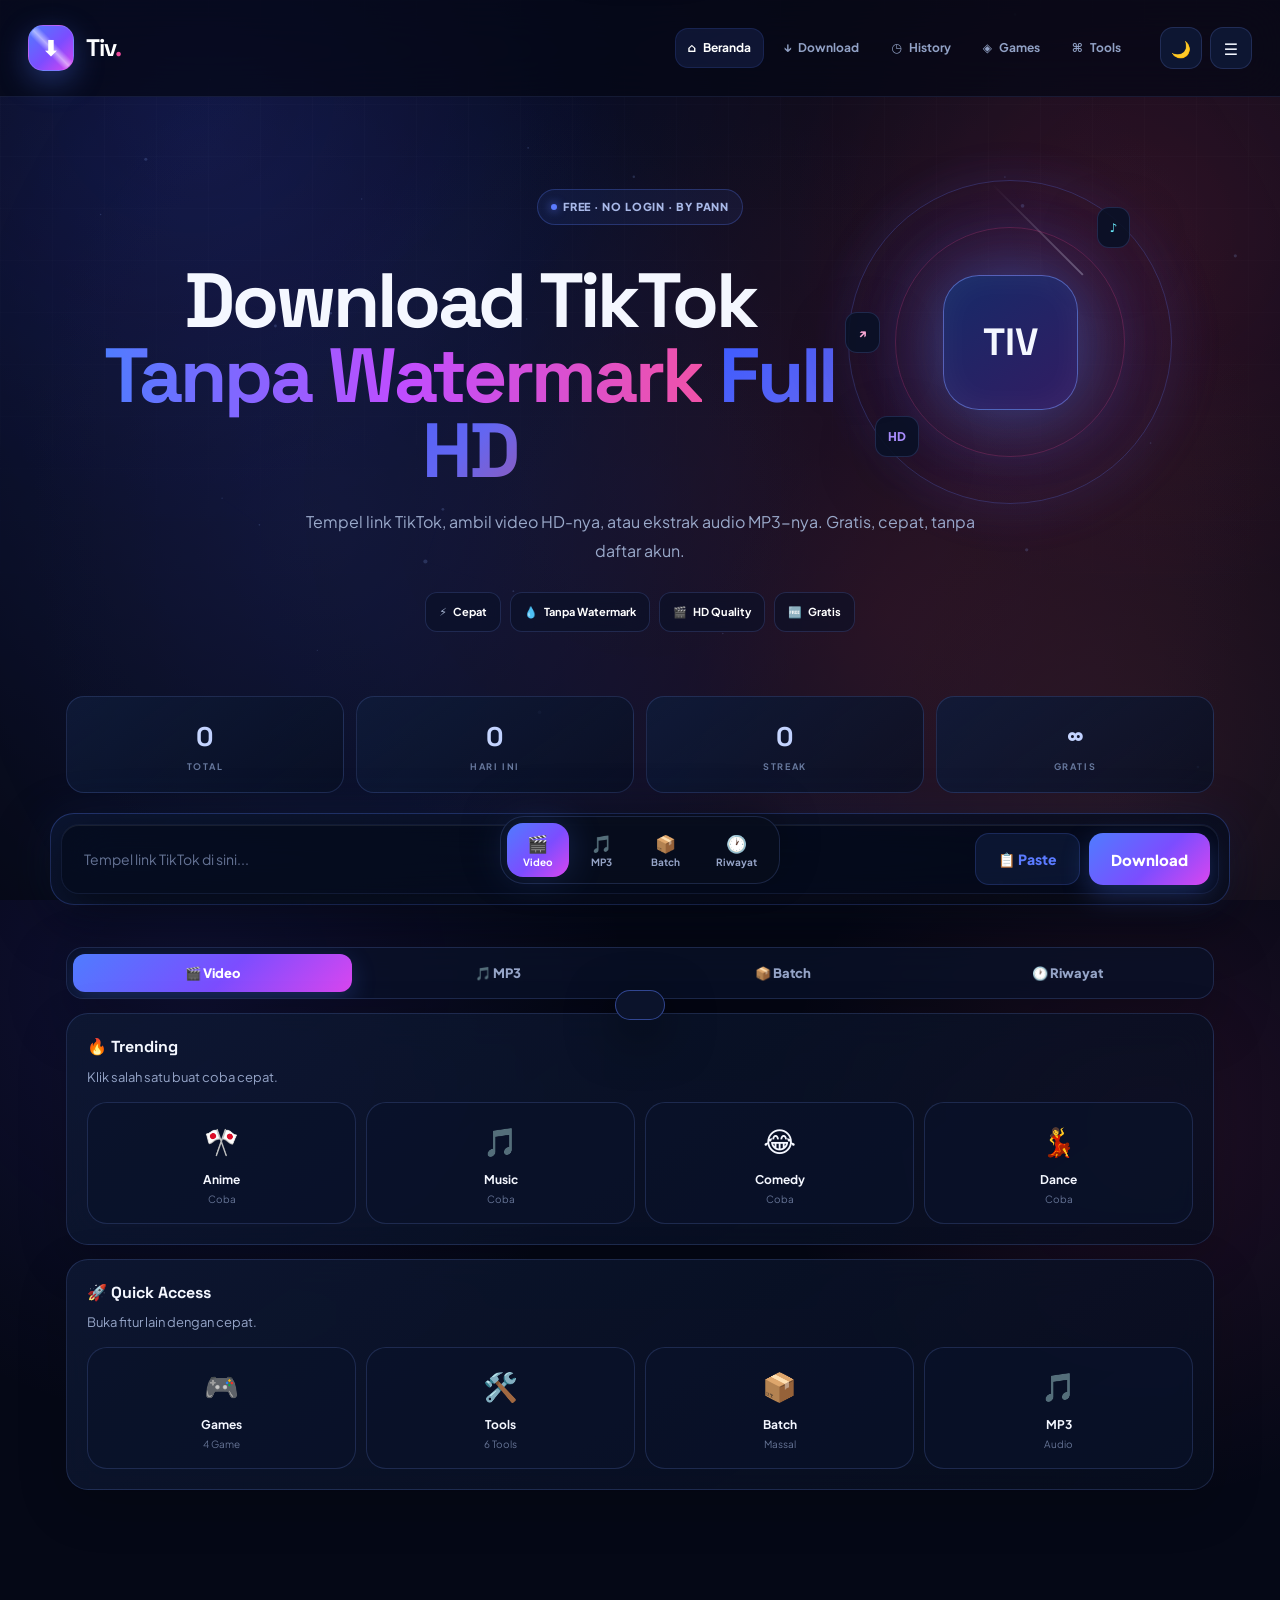
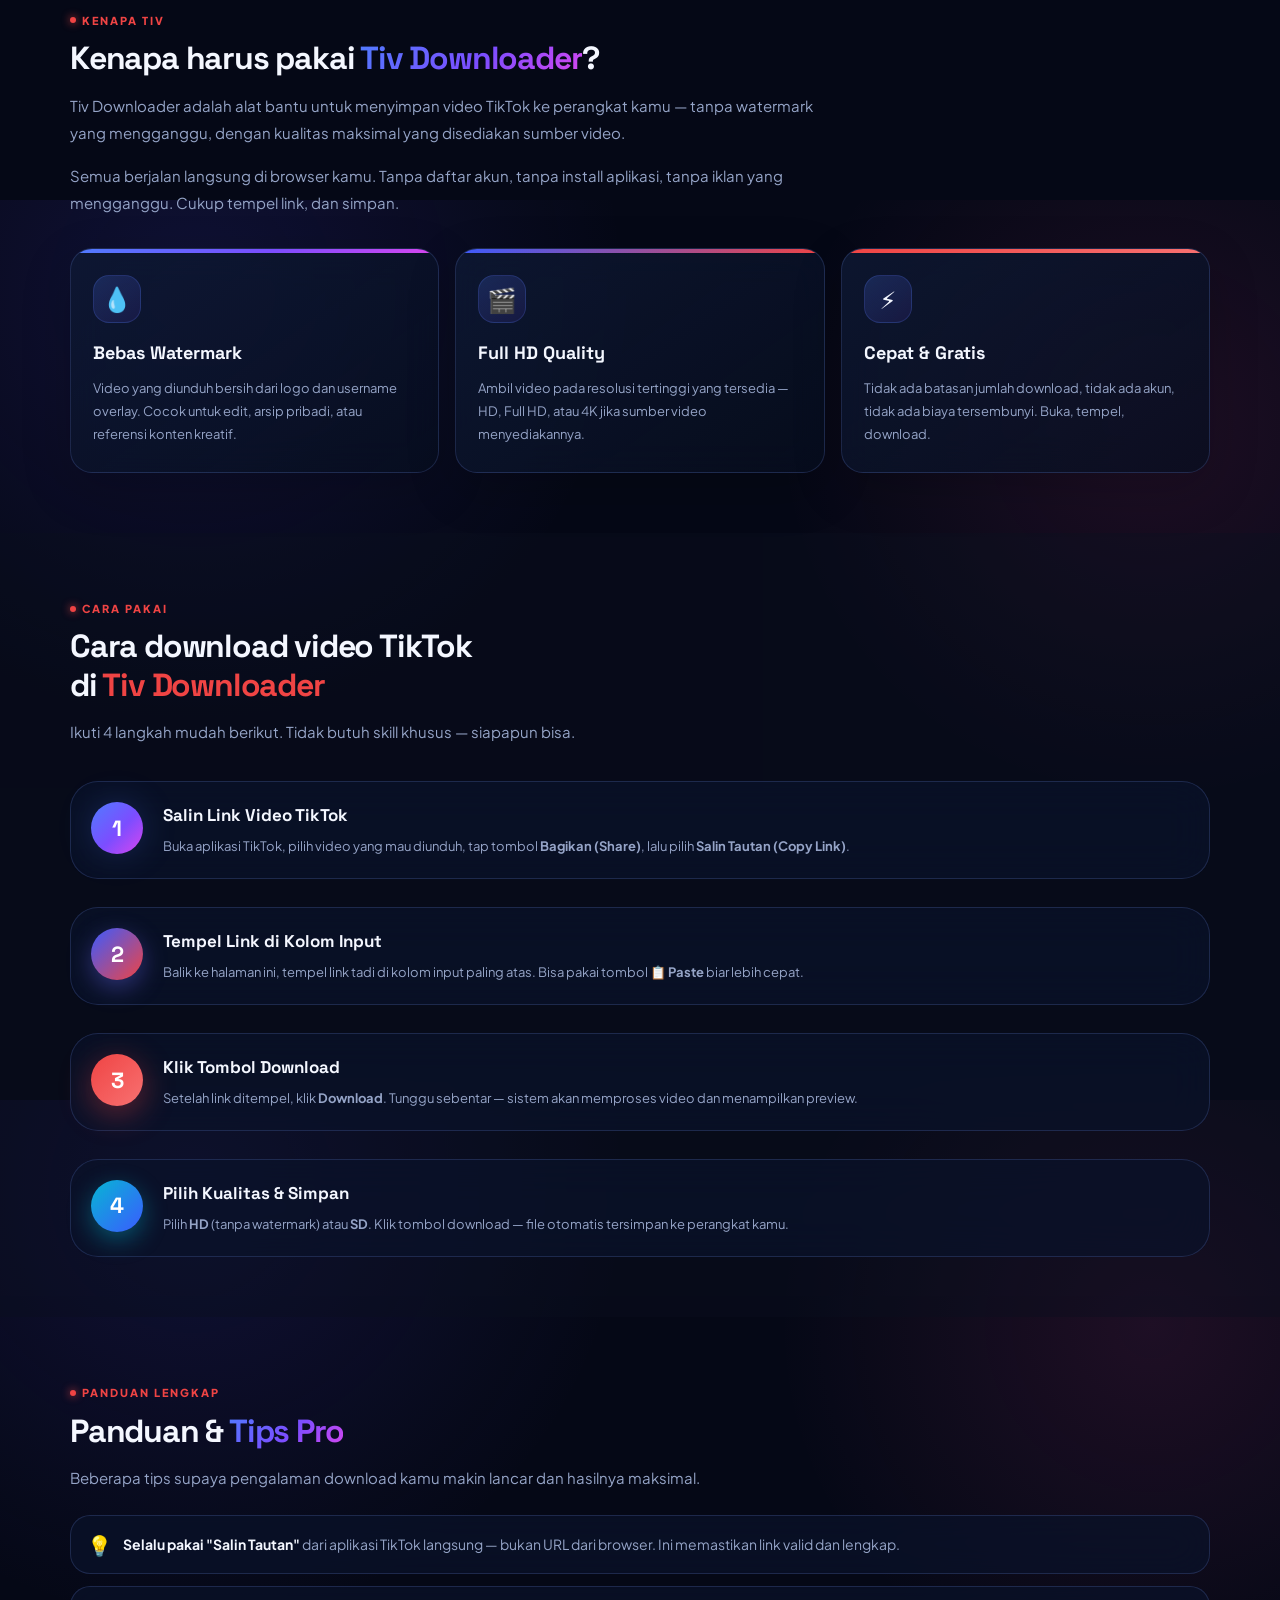
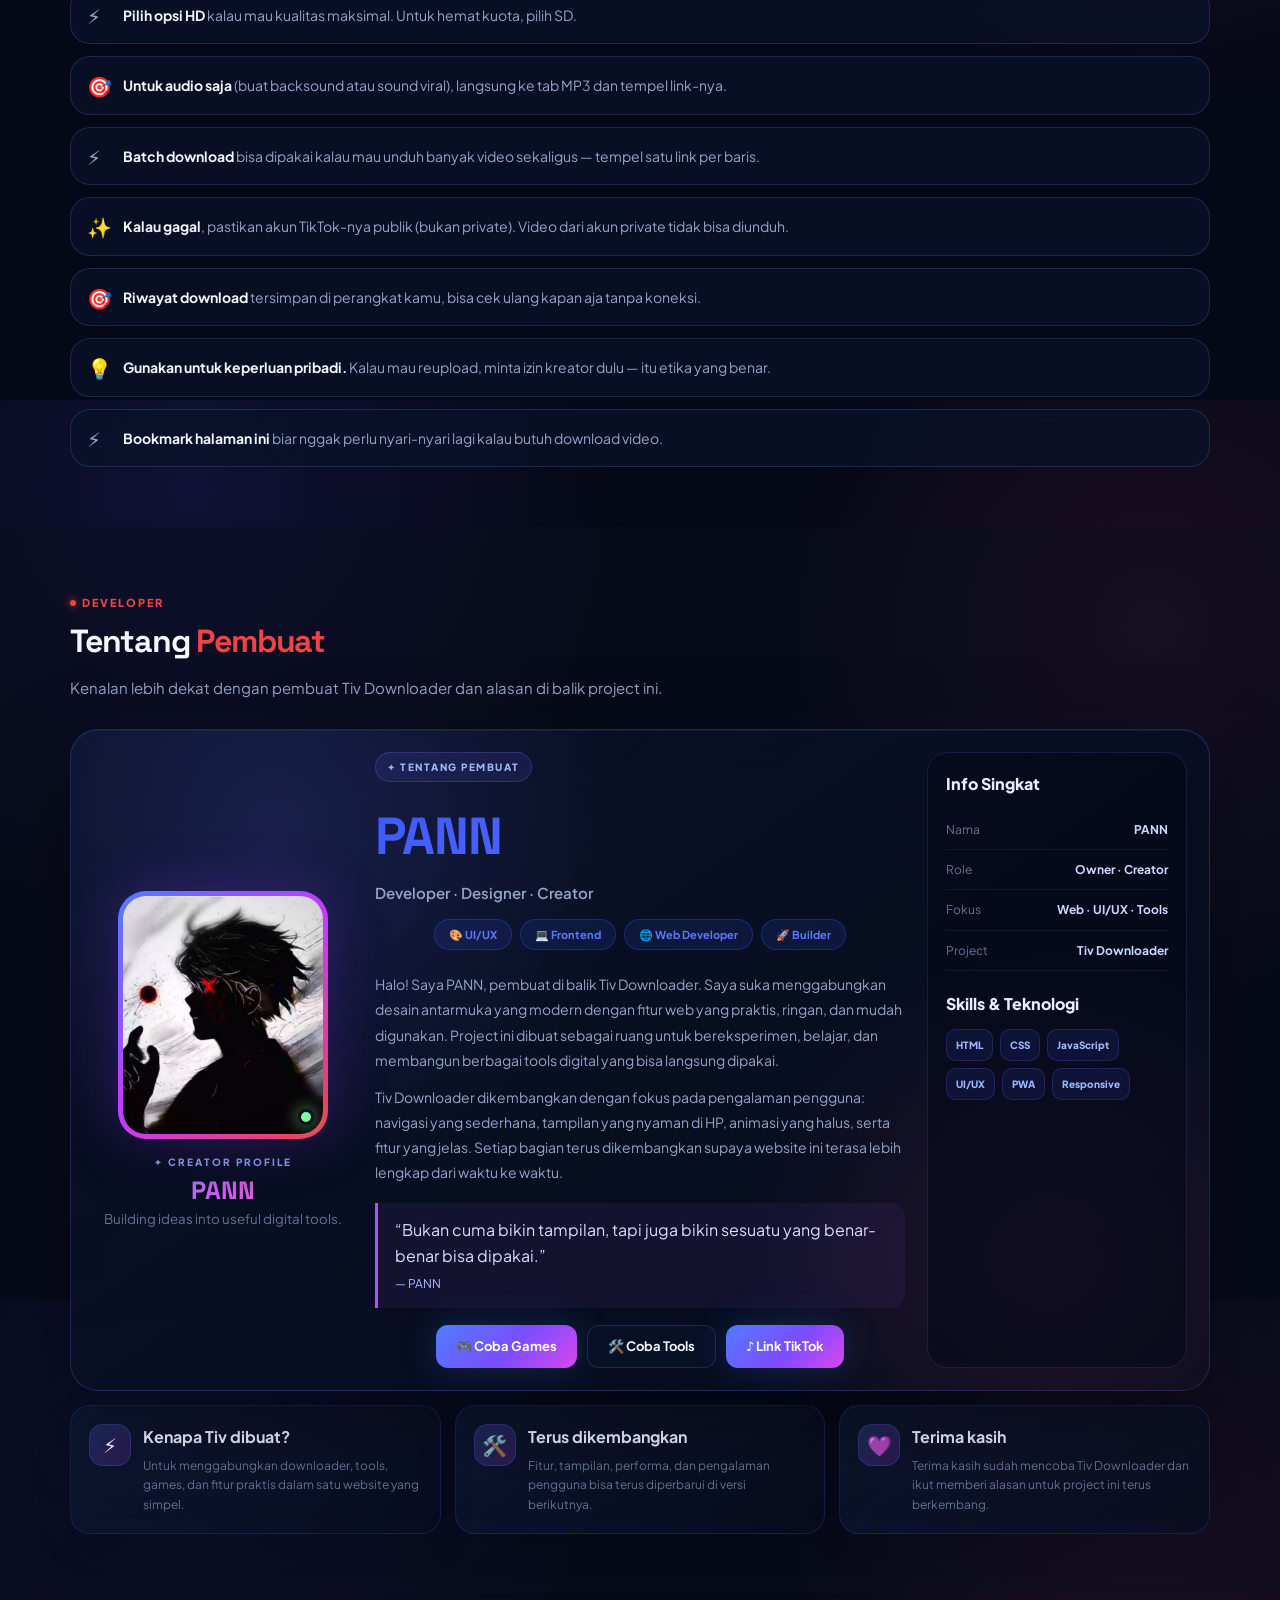
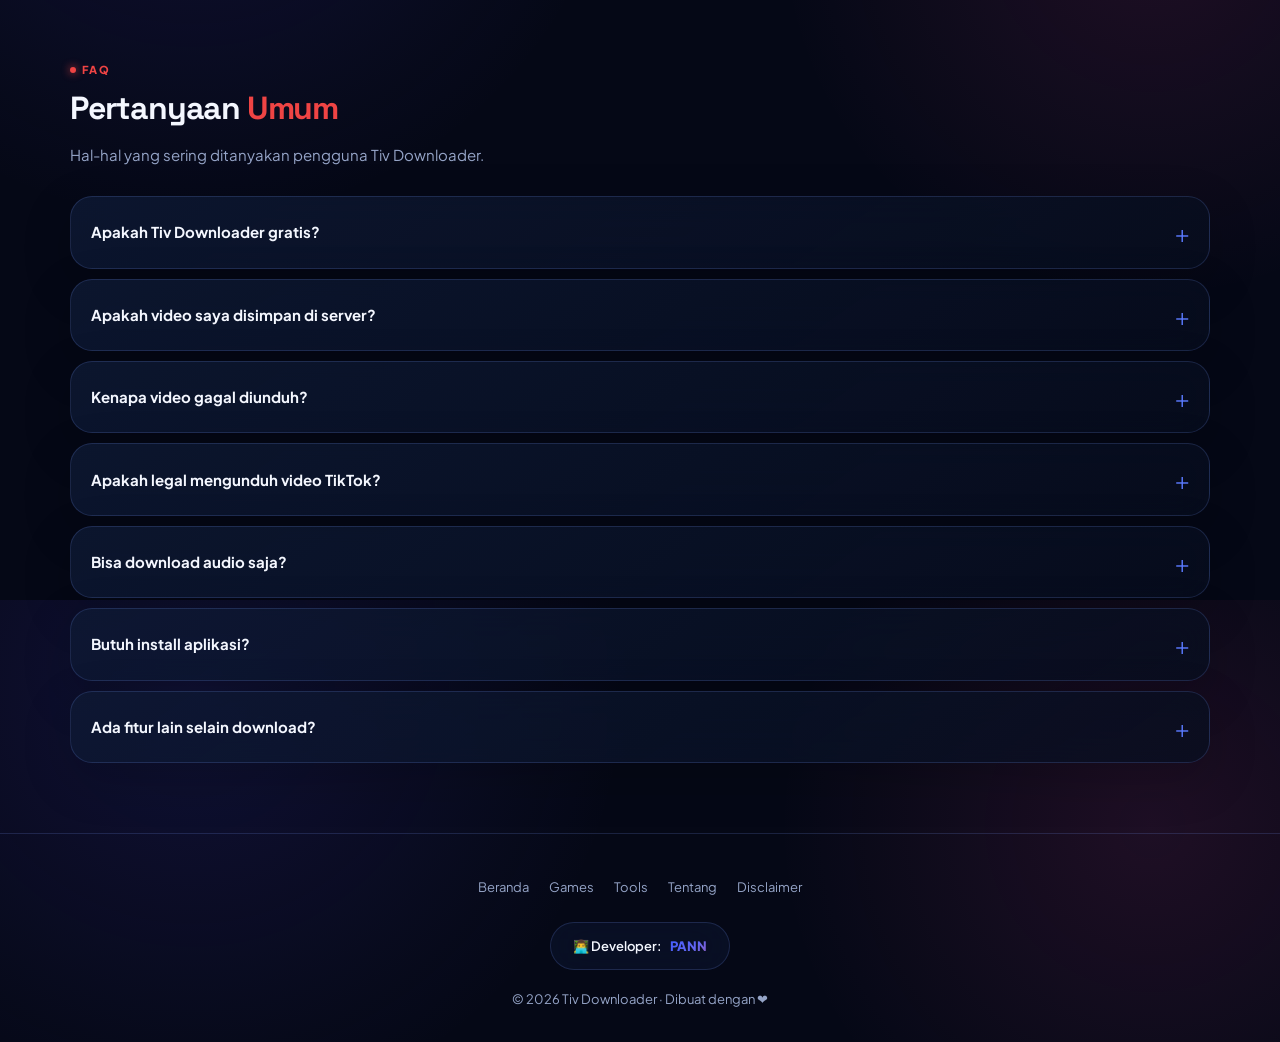
==== index.html @ 8deaca72 "Add files via upload" ====
<!DOCTYPE html>
<html lang="id">
<head>
<meta charset="UTF-8">
<meta name="viewport" content="width=device-width, initial-scale=1.0, viewport-fit=cover">
<meta name="theme-color" content="#0a0f1e">
<meta name="description" content="Tiv Downloader — Download video TikTok Full HD tanpa watermark, MP3, slide foto. Gratis, cepat, tanpa login.">
<meta name="keywords" content="download tiktok, tiktok tanpa watermark, tiktok downloader, tiktok mp3, tiktok hd">
<meta name="author" content="PANN">
<meta name="robots" content="index, follow">

<meta property="og:type" content="website">
<meta property="og:title" content="Tiv Downloader — Download TikTok Tanpa Watermark HD">
<meta property="og:description" content="Download video TikTok tanpa watermark, Full HD. Gratis, cepat, tanpa login.">
<meta property="og:image" content="data:image/svg+xml,<svg xmlns='http://www.w3.org/2000/svg' viewBox='0 0 1200 630'><rect width='1200' height='630' fill='%230a0f1e'/><text x='600' y='300' font-size='90' fill='%233b5bff' text-anchor='middle' font-family='sans-serif' font-weight='bold'>Tiv Downloader</text><text x='600' y='390' font-size='38' fill='%23ef4444' text-anchor='middle' font-family='sans-serif'>Download TikTok Tanpa Watermark</text></svg>">

<meta name="twitter:card" content="summary_large_image">
<meta name="twitter:title" content="Tiv Downloader — Download TikTok Tanpa Watermark HD">
<meta name="twitter:description" content="Download video TikTok tanpa watermark, Full HD. Gratis, cepat, tanpa login.">

<title>Tiv Downloader — Download TikTok Tanpa Watermark HD</title>
<link rel="icon" href="data:image/svg+xml,<svg xmlns='http://www.w3.org/2000/svg' viewBox='0 0 100 100'><rect width='100' height='100' rx='20' fill='%233b5bff'/><text x='50' y='70' font-size='60' text-anchor='middle' fill='white' font-family='sans-serif' font-weight='bold'>T</text></svg>">
<link rel="apple-touch-icon" href="data:image/svg+xml,<svg xmlns='http://www.w3.org/2000/svg' viewBox='0 0 180 180'><rect width='180' height='180' rx='40' fill='%233b5bff'/><text x='90' y='122' font-size='110' text-anchor='middle' fill='white' font-family='sans-serif' font-weight='bold'>T</text></svg>">
<link rel="manifest" href="manifest.json">
<link rel="preconnect" href="https://fonts.googleapis.com">
<link rel="preconnect" href="https://fonts.gstatic.com" crossorigin>
<link href="https://fonts.googleapis.com/css2?family=Plus+Jakarta+Sans:wght@400;500;600;700;800&family=Space+Grotesk:wght@500;700&family=JetBrains+Mono:wght@500&display=swap" rel="stylesheet">
<link rel="stylesheet" href="style.css">
</head>
<body>

<!-- INTRO TRANSITION -->
<div class="intro-screen" id="introScreen" aria-label="Intro Tiv Downloader">
  <div class="intro-backdrop"></div>
  <div class="intro-ring intro-ring-a"></div>
  <div class="intro-ring intro-ring-b"></div>
  <div class="intro-content">
    <div class="intro-logo">T</div>
    <div class="intro-kicker">WELCOME TO</div>
    <h2>Tiv Downloader</h2>
    <p>Download · Tools · Games · More</p>
    <div class="intro-loader"><span></span></div>
    <div class="intro-actions">
      <button type="button" class="intro-skip" id="introSkip">Lewati</button>
      <button type="button" class="intro-continue" id="introContinue">Lanjutkan →</button>
    </div>
  </div>
</div>

<canvas id="auroraCanvas"></canvas>
<canvas id="meshCanvas"></canvas>
<canvas id="particleCanvas"></canvas>
<canvas id="starCanvas"></canvas>

<!-- NAVBAR -->
<nav class="navbar">
  <div class="nav-inner">
    <a href="index.html" class="nav-logo">
      <div class="nav-logo-icon">⬇</div>
      <div class="nav-logo-text">Tiv<span class="red">.</span></div>
    </a>
    <div class="desktop-nav-links">
      <a href="index.html" class="desktop-nav-link active">⌂ <span>Beranda</span></a>
      <a href="#download" class="desktop-nav-link">↓ <span>Download</span></a>
      <a href="#history" class="desktop-nav-link">◷ <span>History</span></a>
      <a href="games.html" class="desktop-nav-link">◈ <span>Games</span></a>
      <a href="tools.html" class="desktop-nav-link">⌘ <span>Tools</span></a>
    </div>
    <div class="nav-actions">
      <button class="nav-icon-btn" id="themeBtn" onclick="toggleTheme()" title="Ganti tema">🌙</button>
      <button class="nav-icon-btn" id="menuBtn" onclick="openDrawer()" title="Menu">☰</button>
    </div>
  </div>
</nav>

<!-- DRAWER MENU -->
<div class="drawer-backdrop" id="drawerBackdrop" onclick="closeDrawer()"></div>
<aside class="drawer" id="drawer">
  <div class="drawer-header">
    <div class="drawer-title">Menu</div>
    <button class="drawer-close" onclick="closeDrawer()">✕</button>
  </div>

  <div class="drawer-section">
    <div class="drawer-section-title">Navigasi</div>
    <a href="index.html" class="drawer-link">
      <span class="drawer-link-icon">🏠</span><span>Beranda</span>
    </a>
    <a href="games.html" class="drawer-link">
      <span class="drawer-link-icon">🎮</span><span>Games</span>
      <span class="drawer-link-badge">4</span>
    </a>
    <a href="tools.html" class="drawer-link">
      <span class="drawer-link-icon">🛠️</span><span>Tools</span>
      <span class="drawer-link-badge">6</span>
    </a>
  </div>

  <div class="drawer-section">
    <div class="drawer-section-title">Fitur Download</div>
    <a href="#" class="drawer-link" onclick="closeDrawer(); switchTab('video'); return false;">
      <span class="drawer-link-icon">🎬</span><span>Video TikTok</span>
    </a>
    <a href="#" class="drawer-link" onclick="closeDrawer(); switchTab('audio'); return false;">
      <span class="drawer-link-icon">🎵</span><span>MP3 Audio</span>
    </a>
    <a href="#" class="drawer-link" onclick="closeDrawer(); switchTab('batch'); return false;">
      <span class="drawer-link-icon">📦</span><span>Batch Download</span>
    </a>
    <a href="#" class="drawer-link" onclick="closeDrawer(); switchTab('history'); return false;">
      <span class="drawer-link-icon">🕐</span><span>Riwayat</span>
    </a>
  </div>

  <div class="drawer-section">
    <div class="drawer-section-title">Info</div>
    <a href="#" class="drawer-link" onclick="closeDrawer(); openModal('aboutModal'); return false;">
      <span class="drawer-link-icon">ℹ️</span><span>Tentang</span>
    </a>
    <a href="#" class="drawer-link" onclick="closeDrawer(); openModal('disclaimerModal'); return false;">
      <span class="drawer-link-icon">⚠️</span><span>Disclaimer</span>
    </a>
  </div>

  <div class="drawer-section">
    <div class="drawer-section-title">Pengaturan</div>
    <a href="#" class="drawer-link" onclick="closeDrawer(); toggleTheme(); return false;">
      <span class="drawer-link-icon">🌓</span><span>Ganti Tema</span>
    </a>
  </div>
</aside>

<!-- HERO -->
<div class="hero">
  <div class="hero-label">Free · No Login · By PANN</div>
  <h1>Download TikTok<br><span class="red">Tanpa Watermark</span> <span class="shine">Full HD</span></h1>
  <p>Tempel link TikTok, ambil video HD-nya, atau ekstrak audio MP3-nya. Gratis, cepat, tanpa daftar akun.</p>
  <div class="hero-stats">
    <span>⚡ <strong>Cepat</strong></span>
    <span>💧 <strong>Tanpa Watermark</strong></span>
    <span>🎬 <strong>HD Quality</strong></span>
    <span>🆓 <strong>Gratis</strong></span>
  </div>
  <div class="hero-orbit" aria-hidden="true"><div class="orbit-ring r1"></div><div class="orbit-ring r2"></div><div class="orbit-core">TIV</div><span class="orbit-dot d1">♪</span><span class="orbit-dot d2">HD</span><span class="orbit-dot d3">↗</span></div>
</div>

<!-- INSTALL BANNER -->
<div class="install-banner" id="installBanner">
  <span>📱 Install Tiv sebagai app?</span>
  <button onclick="installPWA()">Install</button>
</div>

<!-- DASHBOARD -->
<div class="dashboard">
  <div class="dash-item"><div class="dash-value" id="statTotal">0</div><div class="dash-label">Total</div></div>
  <div class="dash-item"><div class="dash-value" id="statToday">0</div><div class="dash-label">Hari Ini</div></div>
  <div class="dash-item"><div class="dash-value" id="statStreak">0</div><div class="dash-label">Streak</div></div>
  <div class="dash-item"><div class="dash-value">∞</div><div class="dash-label">Gratis</div></div>
</div>

<!-- DOWNLOAD BOX -->
<div class="download-box" id="download">
  <div class="download-input-wrap">
    <input type="text" id="urlInput" placeholder="Tempel link TikTok di sini..." autocomplete="off" spellcheck="false">
    <button class="btn-paste" onclick="pasteFromClipboard()">📋 Paste</button>
    <button class="btn-download-main" id="fetchBtn" onclick="handleFetch()">Download</button>
  </div>
  <div class="status" id="status"></div>
</div>

<!-- TABS -->
<div class="container">
  <div class="tabs">
    <button class="tab active" data-tab="video" onclick="switchTab('video')">🎬 Video</button>
    <button class="tab" data-tab="audio" onclick="switchTab('audio')">🎵 MP3</button>
    <button class="tab" data-tab="batch" onclick="switchTab('batch')">📦 Batch</button>
    <button class="tab" data-tab="history" onclick="switchTab('history')">🕐 Riwayat</button>
  </div>

  <!-- PANEL: VIDEO -->
  <div class="panel active" id="panel-video">
    <div id="resultContainer"></div>

    <!-- TRENDING -->
    <div class="card">
      <div class="card-title">🔥 Trending</div>
      <div class="card-desc">Klik salah satu buat coba cepat.</div>
      <div class="trending-grid">
        <div class="trending-item" onclick="fillTrending('anime')">
          <div class="trending-emoji">🎌</div>
          <div class="trending-title">Anime</div>
          <div class="trending-sub">Coba</div>
        </div>
        <div class="trending-item" onclick="fillTrending('music')">
          <div class="trending-emoji">🎵</div>
          <div class="trending-title">Music</div>
          <div class="trending-sub">Coba</div>
        </div>
        <div class="trending-item" onclick="fillTrending('comedy')">
          <div class="trending-emoji">😂</div>
          <div class="trending-title">Comedy</div>
          <div class="trending-sub">Coba</div>
        </div>
        <div class="trending-item" onclick="fillTrending('dance')">
          <div class="trending-emoji">💃</div>
          <div class="trending-title">Dance</div>
          <div class="trending-sub">Coba</div>
        </div>
      </div>
    </div>

    <!-- QUICK LINKS -->
    <div class="card">
      <div class="card-title">🚀 Quick Access</div>
      <div class="card-desc">Buka fitur lain dengan cepat.</div>
      <div class="trending-grid">
        <a href="games.html" class="trending-item" style="text-decoration:none;color:inherit;">
          <div class="trending-emoji">🎮</div>
          <div class="trending-title">Games</div>
          <div class="trending-sub">4 Game</div>
        </a>
        <a href="tools.html" class="trending-item" style="text-decoration:none;color:inherit;">
          <div class="trending-emoji">🛠️</div>
          <div class="trending-title">Tools</div>
          <div class="trending-sub">6 Tools</div>
        </a>
        <div class="trending-item" onclick="switchTab('batch')">
          <div class="trending-emoji">📦</div>
          <div class="trending-title">Batch</div>
          <div class="trending-sub">Massal</div>
        </div>
        <div class="trending-item" onclick="switchTab('audio')">
          <div class="trending-emoji">🎵</div>
          <div class="trending-title">MP3</div>
          <div class="trending-sub">Audio</div>
        </div>
      </div>
    </div>
  </div>

  <!-- PANEL: AUDIO -->
  <div class="panel" id="panel-audio">
    <div class="card">
      <div class="card-title">🎵 Ambil Audio (MP3)</div>
      <div class="card-desc">Tempel link TikTok, kita ambil audio-nya aja.</div>
      <div style="display: flex; gap: 8px; flex-wrap: wrap;">
        <input type="text" id="audioInput" class="input-clean" placeholder="Link TikTok..." autocomplete="off" spellcheck="false" style="flex: 1; min-width: 180px;">
        <button class="btn" onclick="handleAudio()">Ambil MP3</button>
      </div>
      <div class="status" id="audioStatus"></div>
    </div>
    <div id="audioResult"></div>
  </div>

  <!-- PANEL: BATCH -->
  <div class="panel" id="panel-batch">
    <div class="card">
      <div class="card-title">📦 Batch Download</div>
      <div class="card-desc">Tempel banyak link sekaligus — satu link per baris.</div>
      <textarea id="batchInput" placeholder="https://vt.tiktok.com/xxx&#10;https://vt.tiktok.com/yyy&#10;https://vt.tiktok.com/zzz"></textarea>
      <div style="display: flex; gap: 8px; margin-top: 12px; flex-wrap: wrap;">
        <button class="btn" onclick="handleBatch()" id="batchBtn" style="flex: 1;">🚀 Proses Semua</button>
        <button class="btn btn-secondary" onclick="clearBatch()">🗑️</button>
      </div>
      <div class="status" id="batchStatus"></div>
    </div>
    <div id="batchProgressWrap"></div>
    <div class="batch-list" id="batchList"></div>
  </div>

  <!-- PANEL: HISTORY -->
  <div class="panel" id="panel-history">
    <div class="card">
      <div class="card-title">🕐 Riwayat Download</div>
      <div class="history-toolbar">
        <input type="text" id="historySearch" class="input-clean" placeholder="🔍 Cari riwayat..." oninput="renderHistory()">
        <button class="btn btn-secondary btn-sm" onclick="copyAllHistory()">📋 Copy</button>
        <button class="btn btn-secondary btn-sm" onclick="clearHistory()">🗑️ Hapus</button>
      </div>
      <div class="filter-chips" id="filterChips">
        <button class="filter-chip active" data-filter="all" onclick="setFilter('all')">Semua</button>
        <button class="filter-chip" data-filter="video" onclick="setFilter('video')">🎬 Video</button>
        <button class="filter-chip" data-filter="slide" onclick="setFilter('slide')">🖼️ Slide</button>
        <button class="filter-chip" data-filter="audio" onclick="setFilter('audio')">🎵 Audio</button>
      </div>
      <div class="history-list" id="historyList"></div>
    </div>
  </div>
</div>

<!-- SECTION: WHY -->
<section class="reveal">
  <div class="container-wide">
    <div class="section-label">Kenapa Tiv</div>
    <h2 class="section-title">Kenapa harus pakai <span class="blue">Tiv Downloader</span>?</h2>
    <p class="section-desc">Tiv Downloader adalah alat bantu untuk menyimpan video TikTok ke perangkat kamu — tanpa watermark yang mengganggu, dengan kualitas maksimal yang disediakan sumber video.</p>
    <p class="section-desc">Semua berjalan langsung di browser kamu. Tanpa daftar akun, tanpa install aplikasi, tanpa iklan yang mengganggu. Cukup tempel link, dan simpan.</p>
    <div class="feature-cards">
      <div class="feature-card">
        <div class="feature-icon">💧</div>
        <h3>Bebas Watermark</h3>
        <p>Video yang diunduh bersih dari logo dan username overlay. Cocok untuk edit, arsip pribadi, atau referensi konten kreatif.</p>
      </div>
      <div class="feature-card">
        <div class="feature-icon">🎬</div>
        <h3>Full HD Quality</h3>
        <p>Ambil video pada resolusi tertinggi yang tersedia — HD, Full HD, atau 4K jika sumber video menyediakannya.</p>
      </div>
      <div class="feature-card">
        <div class="feature-icon">⚡</div>
        <h3>Cepat & Gratis</h3>
        <p>Tidak ada batasan jumlah download, tidak ada akun, tidak ada biaya tersembunyi. Buka, tempel, download.</p>
      </div>
    </div>
  </div>
</section>

<!-- SECTION: STEPS -->
<section class="alt reveal">
  <div class="container-wide">
    <div class="section-label">Cara Pakai</div>
    <h2 class="section-title">Cara download video TikTok<br>di <span class="red">Tiv Downloader</span></h2>
    <p class="section-desc">Ikuti 4 langkah mudah berikut. Tidak butuh skill khusus — siapapun bisa.</p>
    <div class="steps">
      <div class="step">
        <div class="step-number">1</div>
        <div class="step-content">
          <h3>Salin Link Video TikTok</h3>
          <p>Buka aplikasi TikTok, pilih video yang mau diunduh, tap tombol <strong>Bagikan (Share)</strong>, lalu pilih <strong>Salin Tautan (Copy Link)</strong>.</p>
        </div>
      </div>
      <div class="step">
        <div class="step-number">2</div>
        <div class="step-content">
          <h3>Tempel Link di Kolom Input</h3>
          <p>Balik ke halaman ini, tempel link tadi di kolom input paling atas. Bisa pakai tombol <strong>📋 Paste</strong> biar lebih cepat.</p>
        </div>
      </div>
      <div class="step">
        <div class="step-number">3</div>
        <div class="step-content">
          <h3>Klik Tombol Download</h3>
          <p>Setelah link ditempel, klik <strong>Download</strong>. Tunggu sebentar — sistem akan memproses video dan menampilkan preview.</p>
        </div>
      </div>
      <div class="step">
        <div class="step-number">4</div>
        <div class="step-content">
          <h3>Pilih Kualitas & Simpan</h3>
          <p>Pilih <strong>HD</strong> (tanpa watermark) atau <strong>SD</strong>. Klik tombol download — file otomatis tersimpan ke perangkat kamu.</p>
        </div>
      </div>
    </div>
  </div>
</section>

<!-- SECTION: PANDUAN -->
<section class="reveal">
  <div class="container-wide">
    <div class="section-label">Panduan Lengkap</div>
    <h2 class="section-title">Panduan & <span class="blue">Tips Pro</span></h2>
    <p class="section-desc">Beberapa tips supaya pengalaman download kamu makin lancar dan hasilnya maksimal.</p>
    <ul class="tips-list">
      <li><strong>Selalu pakai "Salin Tautan"</strong> dari aplikasi TikTok langsung — bukan URL dari browser. Ini memastikan link valid dan lengkap.</li>
      <li><strong>Pilih opsi HD</strong> kalau mau kualitas maksimal. Untuk hemat kuota, pilih SD.</li>
      <li><strong>Untuk audio saja</strong> (buat backsound atau sound viral), langsung ke tab MP3 dan tempel link-nya.</li>
      <li><strong>Batch download</strong> bisa dipakai kalau mau unduh banyak video sekaligus — tempel satu link per baris.</li>
      <li><strong>Kalau gagal</strong>, pastikan akun TikTok-nya publik (bukan private). Video dari akun private tidak bisa diunduh.</li>
      <li><strong>Riwayat download</strong> tersimpan di perangkat kamu, bisa cek ulang kapan aja tanpa koneksi.</li>
      <li><strong>Gunakan untuk keperluan pribadi.</strong> Kalau mau reupload, minta izin kreator dulu — itu etika yang benar.</li>
      <li><strong>Bookmark halaman ini</strong> biar nggak perlu nyari-nyari lagi kalau butuh download video.</li>
    </ul>
  </div>
</section>

<!-- SECTION: DEV -->
<section class="alt reveal developer-section">
  <div class="container-wide">
    <div class="section-label">Developer</div>
    <h2 class="section-title">Tentang <span class="red">Pembuat</span></h2>
    <p class="section-desc">Kenalan lebih dekat dengan pembuat Tiv Downloader dan alasan di balik project ini.</p>

    <div class="dev-profile-card">
      <div class="dev-profile-visual">
        <div class="dev-photo-frame">
          <img src="pann-profile.jpg" alt="Foto profil PANN" class="dev-photo">
          <span class="dev-online-dot" title="Creator profile"></span>
        </div>
        <div class="dev-photo-caption">
          <span>✦ CREATOR PROFILE</span>
          <strong>PANN</strong>
          <small>Building ideas into useful digital tools.</small>
        </div>
      </div>

      <div class="dev-profile-main">
        <div class="dev-eyebrow">✦ TENTANG PEMBUAT</div>
        <div class="dev-name">PANN</div>
        <div class="dev-role">Developer · Designer · Creator</div>
        <div class="dev-badges">
          <span class="dev-badge">🎨 UI/UX</span>
          <span class="dev-badge">💻 Frontend</span>
          <span class="dev-badge">🌐 Web Developer</span>
          <span class="dev-badge">🚀 Builder</span>
        </div>
        <p class="dev-long-desc">Halo! Saya PANN, pembuat di balik Tiv Downloader. Saya suka menggabungkan desain antarmuka yang modern dengan fitur web yang praktis, ringan, dan mudah digunakan. Project ini dibuat sebagai ruang untuk bereksperimen, belajar, dan membangun berbagai tools digital yang bisa langsung dipakai.</p>
        <p class="dev-long-desc">Tiv Downloader dikembangkan dengan fokus pada pengalaman pengguna: navigasi yang sederhana, tampilan yang nyaman di HP, animasi yang halus, serta fitur yang jelas. Setiap bagian terus dikembangkan supaya website ini terasa lebih lengkap dari waktu ke waktu.</p>
        <blockquote class="dev-quote">“Bukan cuma bikin tampilan, tapi juga bikin sesuatu yang benar-benar bisa dipakai.”<span>— PANN</span></blockquote>
        <div class="dev-links">
          <a href="games.html" class="dev-link">🎮 Coba Games</a>
          <a href="tools.html" class="dev-link secondary">🛠️ Coba Tools</a>
          <a href="https://vt.tiktok.com/ZSqgwpFkM/" class="dev-link dev-link-tiktok" target="_blank" rel="noopener">♪ Link TikTok</a>
        </div>
      </div>

      <aside class="dev-info-panel">
        <div class="dev-info-title">Info Singkat</div>
        <div class="dev-info-row"><span>Nama</span><strong>PANN</strong></div>
        <div class="dev-info-row"><span>Role</span><strong>Owner · Creator</strong></div>
        <div class="dev-info-row"><span>Fokus</span><strong>Web · UI/UX · Tools</strong></div>
        <div class="dev-info-row"><span>Project</span><strong>Tiv Downloader</strong></div>
        <div class="dev-info-title skills-title">Skills & Teknologi</div>
        <div class="skill-chips">
          <span>HTML</span><span>CSS</span><span>JavaScript</span><span>UI/UX</span><span>PWA</span><span>Responsive</span>
        </div>
      </aside>
    </div>

    <div class="dev-lower-grid">
      <div class="dev-mini-card">
        <div class="dev-mini-icon">⚡</div>
        <div><strong>Kenapa Tiv dibuat?</strong><p>Untuk menggabungkan downloader, tools, games, dan fitur praktis dalam satu website yang simpel.</p></div>
      </div>
      <div class="dev-mini-card">
        <div class="dev-mini-icon">🛠️</div>
        <div><strong>Terus dikembangkan</strong><p>Fitur, tampilan, performa, dan pengalaman pengguna bisa terus diperbarui di versi berikutnya.</p></div>
      </div>
      <div class="dev-mini-card">
        <div class="dev-mini-icon">💜</div>
        <div><strong>Terima kasih</strong><p>Terima kasih sudah mencoba Tiv Downloader dan ikut memberi alasan untuk project ini terus berkembang.</p></div>
      </div>
    </div>
  </div>
</section>

<!-- SECTION: FAQ -->
<section class="reveal">
  <div class="container-wide">
    <div class="section-label">FAQ</div>
    <h2 class="section-title">Pertanyaan <span class="red">Umum</span></h2>
    <p class="section-desc">Hal-hal yang sering ditanyakan pengguna Tiv Downloader.</p>
    <div style="margin-top: 28px;">
      <div class="faq-item">
        <div class="faq-q" onclick="toggleFaq(this)">Apakah Tiv Downloader gratis?</div>
        <div class="faq-a">Ya, 100% gratis. Tidak ada iklan, tidak ada login, tidak ada batasan jumlah download.</div>
      </div>
      <div class="faq-item">
        <div class="faq-q" onclick="toggleFaq(this)">Apakah video saya disimpan di server?</div>
        <div class="faq-a">Tidak. File langsung dikirim ke perangkat kamu. Kami tidak menyimpan apa-apa.</div>
      </div>
      <div class="faq-item">
        <div class="faq-q" onclick="toggleFaq(this)">Kenapa video gagal diunduh?</div>
        <div class="faq-a">Kemungkinan akun private, atau video sudah dihapus. Coba video lain yang publik.</div>
      </div>
      <div class="faq-item">
        <div class="faq-q" onclick="toggleFaq(this)">Apakah legal mengunduh video TikTok?</div>
        <div class="faq-a">Untuk keperluan pribadi, umumnya boleh. Jangan reupload tanpa izin kreator — itu melanggar hak cipta dan etika.</div>
      </div>
      <div class="faq-item">
        <div class="faq-q" onclick="toggleFaq(this)">Bisa download audio saja?</div>
        <div class="faq-a">Bisa. Klik tab MP3, tempel link, lalu klik Ambil MP3.</div>
      </div>
      <div class="faq-item">
        <div class="faq-q" onclick="toggleFaq(this)">Butuh install aplikasi?</div>
        <div class="faq-a">Tidak. Cukup browser di HP atau PC. Bahkan bisa diinstall sebagai PWA — bakal muncul banner "Install" di atas.</div>
      </div>
      <div class="faq-item">
        <div class="faq-q" onclick="toggleFaq(this)">Ada fitur lain selain download?</div>
        <div class="faq-a">Ada. Cek halaman <strong>Games</strong> (4 game) dan <strong>Tools</strong> (6 tools) lewat menu di kanan atas.</div>
      </div>
    </div>
  </div>
</section>

<!-- FOOTER -->
<footer>
  <div class="footer-links">
    <a href="index.html">Beranda</a>
    <a href="games.html">Games</a>
    <a href="tools.html">Tools</a>
    <a href="#" onclick="openModal('aboutModal'); return false;">Tentang</a>
    <a href="#" onclick="openModal('disclaimerModal'); return false;">Disclaimer</a>
  </div>
  <div class="dev-credit">👨‍💻 Developer: <span>PANN</span></div>
  <div>© <span id="year">2026</span> Tiv Downloader · Dibuat dengan ❤️</div>
</footer>

<!-- BOTTOM NAV -->
<nav class="bottom-nav" id="bottomNav">
  <button class="nav-item active" data-nav="video" onclick="switchTab('video')">
    <span class="nav-item-icon">🎬</span><span>Video</span>
  </button>
  <button class="nav-item" data-nav="audio" onclick="switchTab('audio')">
    <span class="nav-item-icon">🎵</span><span>MP3</span>
  </button>
  <button class="nav-item" data-nav="batch" onclick="switchTab('batch')">
    <span class="nav-item-icon">📦</span><span>Batch</span>
  </button>
  <button class="nav-item" data-nav="history" onclick="switchTab('history')">
    <span class="nav-item-icon">🕐</span><span>Riwayat</span>
  </button>
</nav>

<!-- LOADING OVERLAY -->
<div class="loading-overlay" id="loadingOverlay">
  <div class="loading-spinner-big"></div>
  <div class="loading-text" id="loadingText">MEMPROSES...</div>
  <div class="loading-progress"><div class="loading-progress-fill" id="loadingProgress"></div></div>
</div>

<!-- ACHIEVEMENT -->
<div class="achievement" id="achievement">
  <span class="achievement-icon">🏆</span>
  <span id="achievementText">Berhasil!</span>
</div>

<!-- MODAL: ABOUT -->
<div class="modal-backdrop" id="aboutModal">
  <div class="modal">
    <h3>✦ Tentang Tiv Downloader</h3>
    <p><strong>Tiv Downloader</strong> adalah alat bantu download video TikTok tanpa watermark, MP3, dan slide foto.</p>
    <p>Dibuat oleh <strong>PANN</strong> — semua berjalan di browser Anda, tanpa login, tanpa iklan, tanpa tracking.</p>
    <p style="font-size: 12px; color: var(--text-dim);">Versi 10.0 · Tiv Series</p>
    <button class="btn btn-block" style="margin-top: 14px;" onclick="closeModal('aboutModal')">Tutup</button>
  </div>
</div>

<!-- MODAL: DISCLAIMER -->
<div class="modal-backdrop" id="disclaimerModal">
  <div class="modal">
    <h3>⚠️ Disclaimer</h3>
    <p>• Web ini hanya alat bantu unduh untuk penggunaan pribadi.</p>
    <p>• Hormati hak cipta kreator. Jangan reupload tanpa izin.</p>
    <p>• Kami tidak menyimpan link atau file Anda.</p>
    <p>• Semua proses berjalan langsung di browser Anda.</p>
    <button class="btn btn-block" style="margin-top: 14px;" onclick="closeModal('disclaimerModal')">Saya Mengerti</button>
  </div>
</div>

<div class="toast" id="toast"></div>

<script src="script.js"></script>
</body>
       </html>
---- style.css ----
/* ============================================================
   Tiv Downloader — style.css
   Developer: PANN
   ============================================================ */

* { margin: 0; padding: 0; box-sizing: border-box; -webkit-tap-highlight-color: transparent; }

:root {
  --bg: #0a0f1e;
  --bg-2: #0f1729;
  --card: rgba(20, 26, 45, 0.65);
  --card-solid: #141a2d;
  --card-hover: rgba(30, 38, 60, 0.75);
  --border: rgba(59, 91, 255, 0.18);
  --border-strong: rgba(59, 91, 255, 0.4);
  --text: #f1f5f9;
  --text-muted: #94a3b8;
  --text-dim: #64748b;
  --blue: #3b5bff;
  --blue-light: #5b7bff;
  --blue-dark: #1e3aff;
  --red: #ef4444;
  --red-light: #f87171;
  --red-dark: #dc2626;
  --cyan: #06b6d4;
  --blue-grad: linear-gradient(135deg, #3b5bff, #5b7bff);
  --red-grad: linear-gradient(135deg, #ef4444, #f87171);
  --mix-grad: linear-gradient(135deg, #3b5bff, #ef4444);
  --premium-grad: linear-gradient(135deg, #3b5bff 0%, #6366f1 40%, #ef4444 100%);
  --radius: 16px;
  --radius-lg: 24px;
  --radius-sm: 10px;
  --shadow-sm: 0 2px 8px rgba(0,0,0,0.2);
  --shadow: 0 8px 32px rgba(0,0,0,0.4);
  --shadow-lg: 0 16px 48px rgba(0,0,0,0.5);
  --shadow-glow: 0 8px 32px rgba(59,91,255,0.4);
  --shadow-glow-red: 0 8px 32px rgba(239,68,68,0.4);
}

body.light {
  --bg: #f1f5f9;
  --bg-2: #ffffff;
  --card: rgba(255, 255, 255, 0.9);
  --card-solid: #ffffff;
  --card-hover: rgba(255, 255, 255, 1);
  --border: rgba(59, 91, 255, 0.2);
  --border-strong: rgba(59, 91, 255, 0.4);
  --text: #0f172a;
  --text-muted: #475569;
  --text-dim: #94a3b8;
  --shadow: 0 8px 32px rgba(59,91,255,0.1);
  --shadow-lg: 0 16px 48px rgba(59,91,255,0.15);
}

html, body { height: 100%; }

body {
  font-family: 'Plus Jakarta Sans', -apple-system, BlinkMacSystemFont, 'Segoe UI', sans-serif;
  background: var(--bg);
  color: var(--text);
  line-height: 1.6;
  overflow-x: hidden;
  -webkit-font-smoothing: antialiased;
  padding-bottom: 30px;
  transition: background 0.4s, color 0.4s;
  min-height: 100vh;
}

body.menu-open { overflow: hidden; }

/* ==================== CANVAS BG ==================== */
#auroraCanvas, #particleCanvas, #starCanvas, #meshCanvas {
  position: fixed; inset: 0; z-index: 0; pointer-events: none;
}

body::before {
  content: '';
  position: fixed;
  inset: 0;
  background:
    radial-gradient(ellipse at 15% 10%, rgba(59,91,255,0.3), transparent 45%),
    radial-gradient(ellipse at 85% 90%, rgba(239,68,68,0.22), transparent 45%),
    radial-gradient(ellipse at 50% 50%, rgba(99,102,241,0.12), transparent 60%);
  z-index: 0;
  pointer-events: none;
  animation: bgShift 30s ease-in-out infinite alternate;
}

body.light::before { opacity: 0.35; }

@keyframes bgShift {
  0%   { filter: hue-rotate(0deg); transform: scale(1); }
  50%  { filter: hue-rotate(15deg); transform: scale(1.05); }
  100% { filter: hue-rotate(30deg); transform: scale(1); }
}

/* ==================== LAYOUT ==================== */
.container {
  max-width: 900px;
  margin: 0 auto;
  padding: 20px 16px 40px;
  position: relative;
  z-index: 2;
}

.container-wide {
  max-width: 1200px;
  margin: 0 auto;
  padding: 0 20px;
  position: relative;
  z-index: 2;
}

/* ==================== NAVBAR ==================== */
.navbar {
  position: sticky;
  top: 0;
  background: rgba(10,15,30,0.78);
  backdrop-filter: blur(24px);
  -webkit-backdrop-filter: blur(24px);
  border-bottom: 1px solid var(--border);
  z-index: 100;
  padding: 10px 0;
  transition: background 0.3s;
}

body.light .navbar { background: rgba(255,255,255,0.85); }

.nav-inner {
  max-width: 1200px;
  margin: 0 auto;
  padding: 0 20px;
  display: flex;
  justify-content: space-between;
  align-items: center;
}

.nav-logo {
  display: flex;
  align-items: center;
  gap: 10px;
  text-decoration: none;
  color: var(--text);
}

.nav-logo-icon {
  width: 40px; height: 40px;
  border-radius: 12px;
  background: var(--blue-grad);
  display: flex; align-items: center; justify-content: center;
  color: white; font-weight: 800; font-size: 18px;
  box-shadow: var(--shadow-glow);
  position: relative;
  overflow: hidden;
}

.nav-logo-icon::after {
  content: '';
  position: absolute;
  inset: 0;
  background: linear-gradient(45deg, transparent 40%, rgba(255,255,255,0.5), transparent 60%);
  animation: shine 3s linear infinite;
}

@keyframes shine {
  from { transform: translateX(-100%); }
  to   { transform: translateX(100%); }
}

.nav-logo-text {
  font-family: 'Space Grotesk', sans-serif;
  font-weight: 700;
  font-size: 20px;
  letter-spacing: -0.5px;
}

.nav-logo-text .red { color: var(--red); }

.nav-actions {
  display: flex;
  gap: 8px;
  align-items: center;
}

.nav-icon-btn {
  width: 40px; height: 40px;
  background: var(--card);
  border: 1px solid var(--border);
  border-radius: 10px;
  color: var(--text);
  cursor: pointer;
  display: flex; align-items: center; justify-content: center;
  font-size: 16px;
  transition: all 0.25s cubic-bezier(0.34, 1.56, 0.64, 1);
  font-family: inherit;
  position: relative;
  overflow: hidden;
}

.nav-icon-btn:hover {
  border-color: var(--blue);
  transform: translateY(-2px);
  box-shadow: var(--shadow-glow);
}

.nav-icon-btn.menu-active {
  background: var(--blue-grad);
  color: white;
  border-color: transparent;
}

/* ==================== HERO ==================== */
.hero {
  text-align: center;
  padding: 36px 20px 22px;
  animation: slideUp 0.8s cubic-bezier(0.34, 1.56, 0.64, 1);
}

@keyframes slideUp {
  from { opacity: 0; transform: translateY(30px); }
  to   { opacity: 1; transform: translateY(0); }
}

.hero-label {
  display: inline-flex;
  align-items: center;
  gap: 6px;
  padding: 6px 14px;
  background: rgba(59,91,255,0.15);
  border: 1px solid rgba(59,91,255,0.35);
  border-radius: 20px;
  font-size: 11px;
  font-weight: 700;
  color: var(--blue-light);
  text-transform: uppercase;
  letter-spacing: 1.5px;
  margin-bottom: 16px;
}

.hero-label::before {
  content: '';
  width: 6px; height: 6px;
  border-radius: 50%;
  background: var(--blue-light);
  box-shadow: 0 0 10px var(--blue-light);
  animation: pulse 1.5s ease-in-out infinite;
}

@keyframes pulse {
  0%, 100% { opacity: 1; transform: scale(1); }
  50%      { opacity: 0.5; transform: scale(1.4); }
}

.hero h1 {
  font-family: 'Space Grotesk', sans-serif;
  font-size: 40px;
  font-weight: 700;
  line-height: 1.12;
  margin-bottom: 12px;
  letter-spacing: -1.8px;
}

.hero h1 .red { color: var(--red); }

.hero h1 .blue {
  background: var(--blue-grad);
  -webkit-background-clip: text;
  background-clip: text;
  -webkit-text-fill-color: transparent;
}

.hero h1 .shine {
  background: var(--premium-grad);
  background-size: 200% 100%;
  -webkit-background-clip: text;
  background-clip: text;
  -webkit-text-fill-color: transparent;
  animation: shimmer 5s linear infinite;
}

@keyframes shimmer {
  0%   { background-position: 0% 50%; }
  100% { background-position: 200% 50%; }
}

.hero p {
  font-size: 15px;
  color: var(--text-muted);
  max-width: 640px;
  margin: 0 auto 16px;
}

.hero-stats {
  display: flex;
  justify-content: center;
  gap: 24px;
  flex-wrap: wrap;
  margin-top: 20px;
  font-size: 12px;
  color: var(--text-dim);
}

.hero-stats span {
  display: flex;
  align-items: center;
  gap: 6px;
}

.hero-stats strong { color: var(--text); font-weight: 700; }

@media (max-width: 640px) {
  .hero h1 { font-size: 28px; letter-spacing: -1px; }
  .hero { padding: 24px 16px 16px; }
  .hero p { font-size: 14px; }
}

/* ==================== DASHBOARD ==================== */
.dashboard {
  display: grid;
  grid-template-columns: repeat(4, 1fr);
  gap: 8px;
  max-width: 700px;
  margin: 0 auto 16px;
  padding: 0 16px;
  animation: slideUp 0.8s cubic-bezier(0.34, 1.56, 0.64, 1) 0.15s both;
}

.dash-item {
  background: var(--card);
  border: 1px solid var(--border);
  backdrop-filter: blur(20px);
  -webkit-backdrop-filter: blur(20px);
  border-radius: var(--radius);
  padding: 12px 8px;
  text-align: center;
  box-shadow: var(--shadow-sm);
  transition: all 0.25s;
}

.dash-item:hover {
  border-color: var(--border-strong);
  transform: translateY(-2px);
  box-shadow: var(--shadow);
}

.dash-value {
  font-family: 'Space Grotesk', sans-serif;
  font-size: 20px;
  font-weight: 700;
  color: var(--blue-light);
}

.dash-label {
  font-size: 9px;
  color: var(--text-dim);
  text-transform: uppercase;
  letter-spacing: 1px;
  margin-top: 2px;
  font-weight: 700;
}

@media (max-width: 480px) {
  .dashboard { grid-template-columns: repeat(2, 1fr); }
}

/* ==================== INSTALL BANNER ==================== */
.install-banner {
  display: none;
  max-width: 800px;
  margin: 0 auto 16px;
  padding: 12px 18px;
  background: var(--blue-grad);
  border-radius: var(--radius);
  color: white;
  font-size: 13px;
  font-weight: 700;
  justify-content: space-between;
  align-items: center;
  gap: 10px;
  box-shadow: var(--shadow-glow);
  animation: slideDown 0.5s cubic-bezier(0.34, 1.56, 0.64, 1);
}

.install-banner.show { display: flex; }

.install-banner button {
  background: rgba(255,255,255,0.25);
  border: none;
  color: white;
  padding: 8px 14px;
  border-radius: 10px;
  font-size: 12px;
  font-weight: 700;
  cursor: pointer;
  font-family: inherit;
  transition: background 0.2s;
}

.install-banner button:hover { background: rgba(255,255,255,0.4); }

@keyframes slideDown {
  from { opacity: 0; transform: translateY(-16px); }
  to   { opacity: 1; transform: translateY(0); }
}

/* ==================== DOWNLOAD BOX ==================== */
.download-box {
  max-width: 800px;
  margin: 0 auto 16px;
  padding: 0 16px;
  animation: slideUp 0.8s cubic-bezier(0.34, 1.56, 0.64, 1) 0.1s both;
}

.download-input-wrap {
  display: flex;
  gap: 8px;
  background: var(--card);
  border: 2px solid var(--border-strong);
  border-radius: var(--radius-lg);
  padding: 8px;
  backdrop-filter: blur(24px);
  -webkit-backdrop-filter: blur(24px);
  box-shadow: var(--shadow-lg), inset 0 1px 0 rgba(255,255,255,0.08);
  transition: all 0.3s cubic-bezier(0.34, 1.56, 0.64, 1);
  position: relative;
}

.download-input-wrap::before {
  content: '';
  position: absolute;
  inset: -2px;
  border-radius: var(--radius-lg);
  background: var(--premium-grad);
  z-index: -1;
  opacity: 0;
  transition: opacity 0.3s;
  filter: blur(12px);
}

.download-input-wrap:focus-within {
  border-color: var(--blue);
  box-shadow: 0 12px 48px rgba(59,91,255,0.35), inset 0 1px 0 rgba(255,255,255,0.08);
}

.download-input-wrap:focus-within::before { opacity: 0.4; }

.download-input-wrap input {
  flex: 1;
  border: none;
  outline: none;
  padding: 14px 16px;
  font-size: 15px;
  background: transparent;
  color: var(--text);
  font-family: inherit;
  min-width: 0;
}

.download-input-wrap input::placeholder { color: var(--text-dim); }

.btn-paste {
  padding: 14px 20px;
  background: rgba(59,91,255,0.15);
  border: 1px solid rgba(59,91,255,0.35);
  border-radius: 18px;
  color: var(--blue-light);
  font-size: 14px;
  font-weight: 700;
  cursor: pointer;
  font-family: inherit;
  transition: all 0.25s;
  white-space: nowrap;
}

.btn-paste:hover {
  background: rgba(59,91,255,0.3);
  transform: translateY(-1px);
  box-shadow: 0 4px 16px rgba(59,91,255,0.3);
}

.btn-download-main {
  padding: 14px 26px;
  background: var(--blue-grad);
  color: white;
  border: none;
  border-radius: 18px;
  font-size: 15px;
  font-weight: 700;
  cursor: pointer;
  font-family: inherit;
  transition: all 0.25s cubic-bezier(0.34, 1.56, 0.64, 1);
  box-shadow: var(--shadow-glow);
  white-space: nowrap;
  position: relative;
  overflow: hidden;
}

.btn-download-main::after {
  content: '';
  position: absolute;
  top: 0; left: -100%;
  width: 100%; height: 100%;
  background: linear-gradient(90deg, transparent, rgba(255,255,255,0.3), transparent);
  transition: left 0.6s;
}

.btn-download-main:hover:not(:disabled)::after { left: 100%; }

.btn-download-main:hover:not(:disabled) {
  transform: translateY(-2px) scale(1.02);
  box-shadow: 0 12px 32px rgba(59,91,255,0.55);
}

.btn-download-main:active:not(:disabled) { transform: translateY(0) scale(0.98); }

.btn-download-main:disabled {
  opacity: 0.6;
  cursor: not-allowed;
}

@media (max-width: 600px) {
  .download-input-wrap { flex-wrap: wrap; }
  .download-input-wrap input { width: 100%; flex: 1 1 100%; }
  .btn-paste, .btn-download-main { flex: 1; }
}

/* ==================== STATUS ==================== */
.status {
  margin-top: 10px;
  padding: 12px 16px;
  border-radius: 12px;
  font-size: 14px;
  display: none;
  align-items: center;
  gap: 8px;
  backdrop-filter: blur(20px);
  -webkit-backdrop-filter: blur(20px);
  animation: slideDown 0.3s ease-out;
  font-weight: 500;
}

.status.show { display: flex; }

.status.info    { background: rgba(59,91,255,0.15);  color: #93b4ff; border: 1px solid rgba(59,91,255,0.35); }
.status.error   { background: rgba(239,68,68,0.15);  color: #fca5a5; border: 1px solid rgba(239,68,68,0.35); }
.status.success { background: rgba(34,197,94,0.15);  color: #86efac; border: 1px solid rgba(34,197,94,0.35); }
.status.warn    { background: rgba(245,158,11,0.15); color: #fcd34d; border: 1px solid rgba(245,158,11,0.35); }

body.light .status.info    { color: #1d4ed8; }
body.light .status.error   { color: #b91c1c; }
body.light .status.success { color: #15803d; }
body.light .status.warn    { color: #b45309; }

/* ==================== SPINNER ==================== */
.spinner {
  display: inline-block;
  width: 16px; height: 16px;
  border: 2px solid rgba(255,255,255,0.3);
  border-top-color: white;
  border-radius: 50%;
  animation: spin 0.8s linear infinite;
}

@keyframes spin { to { transform: rotate(360deg); } }

/* ==================== LOADING OVERLAY ==================== */
.loading-overlay {
  position: fixed;
  inset: 0;
  background: rgba(10,15,30,0.88);
  backdrop-filter: blur(16px);
  -webkit-backdrop-filter: blur(16px);
  z-index: 500;
  display: none;
  align-items: center;
  justify-content: center;
  flex-direction: column;
  gap: 22px;
  animation: fadeIn 0.3s ease-out;
}

body.light .loading-overlay { background: rgba(241,245,249,0.92); }

.loading-overlay.show { display: flex; }

@keyframes fadeIn { from { opacity: 0; } to { opacity: 1; } }

.loading-spinner-big {
  width: 80px; height: 80px;
  border: 4px solid rgba(59,91,255,0.15);
  border-top-color: var(--blue);
  border-right-color: var(--red);
  border-radius: 50%;
  animation: spin 1s linear infinite;
  position: relative;
}

.loading-spinner-big::after {
  content: '';
  position: absolute;
  inset: 12px;
  border: 3px solid rgba(239,68,68,0.15);
  border-bottom-color: var(--red);
  border-radius: 50%;
  animation: spin 1.5s linear infinite reverse;
}

.loading-text {
  font-family: 'JetBrains Mono', monospace;
  font-size: 13px;
  color: var(--blue-light);
  letter-spacing: 2px;
  font-weight: 500;
}

.loading-progress {
  width: 280px;
  height: 4px;
  background: rgba(59,91,255,0.15);
  border-radius: 2px;
  overflow: hidden;
}

.loading-progress-fill {
  height: 100%;
  background: var(--blue-grad);
  width: 0%;
  transition: width 0.3s;
  border-radius: 2px;
}

/* ==================== TABS ==================== */
.tabs {
  display: flex;
  gap: 6px;
  background: var(--card);
  border: 1px solid var(--border);
  backdrop-filter: blur(20px);
  -webkit-backdrop-filter: blur(20px);
  border-radius: var(--radius);
  padding: 6px;
  margin-bottom: 14px;
  overflow-x: auto;
  scrollbar-width: none;
}

.tabs::-webkit-scrollbar { display: none; }

.tab {
  flex: 1;
  padding: 11px 14px;
  background: transparent;
  border: none;
  border-radius: var(--radius-sm);
  color: var(--text-muted);
  font-size: 13px;
  font-weight: 700;
  cursor: pointer;
  transition: all 0.25s;
  white-space: nowrap;
  font-family: inherit;
  position: relative;
  overflow: hidden;
}

.tab.active {
  background: var(--blue-grad);
  color: white;
  box-shadow: var(--shadow-glow);
}

.tab:not(.active):hover { color: var(--text); background: rgba(59,91,255,0.1); }

/* ==================== PANEL ==================== */
.panel { display: none; }
.panel.active { display: block; animation: fadeIn 0.3s ease-out; }

/* ==================== CARD ==================== */
.card {
  background: var(--card);
  border: 1px solid var(--border);
  backdrop-filter: blur(20px);
  -webkit-backdrop-filter: blur(20px);
  border-radius: var(--radius-lg);
  padding: 20px;
  margin-bottom: 14px;
  box-shadow: var(--shadow);
  transition: border-color 0.3s, transform 0.3s;
}

.card:hover { border-color: var(--border-strong); }

.card-title {
  font-family: 'Space Grotesk', sans-serif;
  font-size: 16px;
  font-weight: 700;
  margin-bottom: 6px;
  display: flex;
  align-items: center;
  gap: 8px;
}

.card-desc {
  font-size: 13px;
  color: var(--text-muted);
  margin-bottom: 14px;
  line-height: 1.7;
}

.card textarea {
  width: 100%;
  min-height: 130px;
  padding: 14px;
  background: rgba(10,15,30,0.5);
  border: 1px solid var(--border);
  border-radius: var(--radius);
  color: var(--text);
  font-family: 'JetBrains Mono', monospace;
  font-size: 13px;
  line-height: 1.7;
  resize: vertical;
  outline: none;
  transition: border-color 0.25s, box-shadow 0.25s;
}

body.light .card textarea { background: rgba(241,245,249,0.8); }

.card textarea:focus {
  border-color: var(--blue);
  box-shadow: 0 0 0 3px rgba(59,91,255,0.15);
}

/* ==================== INPUT ==================== */
.input-clean {
  padding: 12px 14px;
  background: rgba(10,15,30,0.5);
  border: 1px solid var(--border);
  border-radius: var(--radius);
  color: var(--text);
  font-size: 14px;
  font-family: inherit;
  outline: none;
  transition: border-color 0.25s, box-shadow 0.25s;
  width: 100%;
}

body.light .input-clean { background: rgba(241,245,249,0.8); }

.input-clean:focus {
  border-color: var(--blue);
  box-shadow: 0 0 0 3px rgba(59,91,255,0.15);
}

/* ==================== BUTTONS ==================== */
.btn {
  padding: 12px 22px;
  background: var(--blue-grad);
  color: white;
  border: none;
  border-radius: 12px;
  font-size: 14px;
  font-weight: 700;
  cursor: pointer;
  font-family: inherit;
  transition: all 0.25s cubic-bezier(0.34, 1.56, 0.64, 1);
  display: inline-flex;
  align-items: center;
  justify-content: center;
  gap: 8px;
  text-decoration: none;
  box-shadow: var(--shadow-glow);
  position: relative;
  overflow: hidden;
}

.btn:hover:not(:disabled) {
  transform: translateY(-2px);
  box-shadow: 0 12px 28px rgba(59,91,255,0.5);
}

.btn:active:not(:disabled) { transform: translateY(0); }
.btn:disabled { opacity: 0.5; cursor: not-allowed; }

.btn-red {
  background: var(--red-grad);
  box-shadow: var(--shadow-glow-red);
}

.btn-red:hover:not(:disabled) { box-shadow: 0 12px 28px rgba(239,68,68,0.5); }

.btn-mix { background: var(--mix-grad); }

.btn-secondary {
  background: var(--card);
  color: var(--text);
  border: 1px solid var(--border);
  box-shadow: none;
}

.btn-secondary:hover:not(:disabled) {
  border-color: var(--blue);
  box-shadow: var(--shadow);
}

.btn-block { width: 100%; }
.btn-sm { padding: 8px 14px; font-size: 12px; }

/* ==================== RESULT ==================== */
.result {
  background: var(--card);
  border: 1px solid var(--border);
  backdrop-filter: blur(24px);
  -webkit-backdrop-filter: blur(24px);
  border-radius: var(--radius-lg);
  overflow: hidden;
  margin-bottom: 14px;
  box-shadow: var(--shadow-lg);
  animation: revealCard 0.6s cubic-bezier(0.34, 1.56, 0.64, 1);
}

@keyframes revealCard {
  from { opacity: 0; transform: translateY(40px) scale(0.95); }
  to   { opacity: 1; transform: translateY(0) scale(1); }
}

.result-header {
  display: flex;
  gap: 14px;
  padding: 16px;
  border-bottom: 1px solid var(--border);
  align-items: center;
}

.author-avatar {
  width: 52px; height: 52px;
  border-radius: 50%;
  background: var(--blue-grad);
  overflow: hidden;
  flex-shrink: 0;
  display: flex; align-items: center; justify-content: center;
  font-size: 22px;
  padding: 3px;
  box-shadow: var(--shadow-glow);
}

.author-avatar img { width: 100%; height: 100%; object-fit: cover; border-radius: 50%; }

.author-info { flex: 1; min-width: 0; }

.author-name {
  font-weight: 700;
  font-size: 15px;
  color: var(--blue-light);
}

.author-desc {
  color: var(--text-muted);
  font-size: 13px;
  margin-top: 3px;
  display: -webkit-box;
  -webkit-line-clamp: 2;
  line-clamp: 2;
  -webkit-box-orient: vertical;
  overflow: hidden;
}

.video-preview {
  background: #000;
  display: flex;
  justify-content: center;
  padding: 12px;
  position: relative;
}

.video-preview video,
.video-preview img {
  max-width: 100%;
  max-height: 460px;
  border-radius: 12px;
}

.slideshow-nav {
  position: absolute;
  bottom: 20px;
  left: 50%;
  transform: translateX(-50%);
  display: flex;
  gap: 8px;
  background: rgba(0,0,0,0.65);
  backdrop-filter: blur(10px);
  padding: 6px;
  border-radius: 20px;
}

.slideshow-nav button {
  width: 34px; height: 34px;
  border-radius: 50%;
  background: rgba(255,255,255,0.2);
  border: none;
  color: white;
  font-size: 16px;
  cursor: pointer;
  font-family: inherit;
  transition: background 0.2s;
}

.slideshow-nav button:hover { background: rgba(255,255,255,0.4); }

.slideshow-indicator {
  color: white;
  font-size: 12px;
  font-weight: 700;
  display: flex;
  align-items: center;
  padding: 0 10px;
}

.stats {
  display: grid;
  grid-template-columns: repeat(4, 1fr);
  gap: 8px;
  padding: 12px;
  border-bottom: 1px solid var(--border);
}

.stat { text-align: center; }

.stat-value {
  font-family: 'Space Grotesk', sans-serif;
  font-weight: 700;
  font-size: 15px;
}

.stat-label {
  font-size: 10px;
  color: var(--text-dim);
  text-transform: uppercase;
  letter-spacing: 0.5px;
  margin-top: 2px;
  font-weight: 700;
}

.download-section { padding: 16px; display: grid; gap: 10px; }

.download-group-title {
  font-size: 11px;
  color: var(--text-dim);
  text-transform: uppercase;
  letter-spacing: 1px;
  margin-bottom: 4px;
  font-weight: 800;
}

.download-row {
  display: grid;
  grid-template-columns: 1fr 1fr;
  gap: 10px;
}

.actions-row {
  display: grid;
  grid-template-columns: repeat(4, 1fr);
  gap: 6px;
  padding: 0 16px 16px;
}

.actions-row .btn { padding: 10px 6px; font-size: 11px; }

@media (max-width: 480px) {
  .download-row { grid-template-columns: 1fr; }
  .stats { grid-template-columns: repeat(2, 1fr); }
  .actions-row { grid-template-columns: 1fr 1fr; }
}

/* ==================== BATCH ==================== */
.batch-list { display: grid; gap: 10px; margin-top: 12px; }

.batch-item {
  background: var(--card);
  border: 1px solid var(--border);
  backdrop-filter: blur(20px);
  -webkit-backdrop-filter: blur(20px);
  border-radius: var(--radius);
  padding: 12px;
  display: flex;
  gap: 12px;
  align-items: center;
  animation: revealCard 0.4s cubic-bezier(0.34, 1.56, 0.64, 1);
  transition: border-color 0.25s;
}

.batch-item:hover { border-color: var(--border-strong); }

.batch-item-thumb {
  width: 52px; height: 52px;
  border-radius: 10px;
  background: rgba(10,15,30,0.6);
  overflow: hidden;
  flex-shrink: 0;
  display: flex; align-items: center; justify-content: center;
  font-size: 20px;
}

.batch-item-thumb img { width: 100%; height: 100%; object-fit: cover; }

.batch-item-info { flex: 1; min-width: 0; }

.batch-item-title {
  font-size: 13px;
  font-weight: 600;
  overflow: hidden;
  text-overflow: ellipsis;
  white-space: nowrap;
}

.batch-item-status {
  font-size: 11px;
  color: var(--text-muted);
  margin-top: 3px;
}

.batch-item-status.ok  { color: #86efac; }
.batch-item-status.err { color: #fca5a5; }

.batch-progress {
  display: flex;
  align-items: center;
  gap: 10px;
  margin-bottom: 12px;
  padding: 10px 14px;
  background: rgba(59,91,255,0.1);
  border-radius: 12px;
  font-size: 13px;
  font-weight: 600;
}

.batch-progress-bar {
  flex: 1;
  height: 6px;
  background: rgba(59,91,255,0.2);
  border-radius: 3px;
  overflow: hidden;
}

.batch-progress-fill {
  height: 100%;
  background: var(--blue-grad);
  width: 0%;
  transition: width 0.3s;
}

/* ==================== HISTORY ==================== */
.history-list { display: grid; gap: 10px; }

.history-item {
  background: var(--card);
  border: 1px solid var(--border);
  backdrop-filter: blur(20px);
  -webkit-backdrop-filter: blur(20px);
  border-radius: var(--radius);
  padding: 12px;
  display: flex;
  gap: 12px;
  align-items: center;
  font-size: 13px;
  transition: all 0.25s;
}

.history-item:hover {
  border-color: var(--border-strong);
  transform: translateX(4px);
  box-shadow: var(--shadow);
}

.history-item-info { flex: 1; min-width: 0; }

.history-item-title {
  font-weight: 600;
  overflow: hidden;
  text-overflow: ellipsis;
  white-space: nowrap;
}

.history-item-date {
  font-size: 11px;
  color: var(--text-dim);
  margin-top: 3px;
}

.history-toolbar {
  display: flex;
  gap: 8px;
  margin-bottom: 12px;
  flex-wrap: wrap;
}

.history-toolbar .input-clean {
  flex: 1;
  min-width: 150px;
  font-size: 13px;
  padding: 9px 12px;
}

.filter-chips {
  display: flex;
  gap: 6px;
  margin-bottom: 12px;
  flex-wrap: wrap;
}

.filter-chip {
  padding: 6px 12px;
  border-radius: 20px;
  background: var(--card);
  border: 1px solid var(--border);
  color: var(--text-muted);
  font-size: 12px;
  font-weight: 600;
  cursor: pointer;
  font-family: inherit;
  transition: all 0.25s;
}

.filter-chip.active {
  background: var(--blue-grad);
  color: white;
  border-color: transparent;
  box-shadow: var(--shadow-glow);
}

.filter-chip:hover:not(.active) { border-color: var(--blue); color: var(--text); }

.empty-state {
  text-align: center;
  padding: 40px 20px;
  color: var(--text-muted);
}

.empty-state-icon {
  font-size: 56px;
  margin-bottom: 14px;
  opacity: 0.4;
}

.empty-state-text { font-size: 14px; }

/* ==================== TRENDING ==================== */
.trending-grid {
  display: grid;
  grid-template-columns: repeat(4, 1fr);
  gap: 10px;
  margin-top: 12px;
}

@media (max-width: 600px) { .trending-grid { grid-template-columns: repeat(2, 1fr); } }

.trending-item {
  background: var(--card);
  border: 1px solid var(--border);
  border-radius: var(--radius);
  padding: 16px 12px;
  cursor: pointer;
  transition: all 0.25s cubic-bezier(0.34, 1.56, 0.64, 1);
  text-align: center;
  position: relative;
  overflow: hidden;
}

.trending-item::before {
  content: '';
  position: absolute;
  inset: 0;
  background: var(--premium-grad);
  opacity: 0;
  transition: opacity 0.3s;
}

.trending-item:hover::before { opacity: 0.12; }

.trending-item:hover {
  transform: translateY(-4px);
  border-color: var(--blue);
  box-shadow: var(--shadow-glow);
}

.trending-item > * { position: relative; z-index: 1; }

.trending-emoji { font-size: 28px; margin-bottom: 6px; }
.trending-title { font-size: 12px; font-weight: 700; }
.trending-sub { font-size: 10px; color: var(--text-dim); margin-top: 2px; }

/* ==================== SECTIONS ==================== */
section {
  padding: 60px 0;
  position: relative;
  z-index: 2;
}

section.alt { background: rgba(10,15,30,0.4); }
body.light section.alt { background: rgba(59,91,255,0.04); }

.reveal {
  opacity: 0;
  transform: translateY(40px);
  transition: opacity 0.7s ease, transform 0.7s ease;
}

.reveal.in { opacity: 1; transform: translateY(0); }

.section-label {
  display: inline-flex;
  align-items: center;
  gap: 6px;
  font-size: 11px;
  font-weight: 800;
  color: var(--red);
  text-transform: uppercase;
  letter-spacing: 2px;
  margin-bottom: 10px;
}

.section-label::before {
  content: '';
  width: 6px; height: 6px;
  border-radius: 50%;
  background: var(--red);
  box-shadow: 0 0 8px var(--red);
  animation: pulse 1.5s ease-in-out infinite;
}

.section-title {
  font-family: 'Space Grotesk', sans-serif;
  font-size: 32px;
  font-weight: 700;
  line-height: 1.2;
  margin-bottom: 14px;
  letter-spacing: -1.2px;
}

.section-title .blue {
  background: var(--blue-grad);
  -webkit-background-clip: text;
  background-clip: text;
  -webkit-text-fill-color: transparent;
}

.section-title .red { color: var(--red); }

.section-desc {
  color: var(--text-muted);
  font-size: 15px;
  line-height: 1.8;
  margin-bottom: 16px;
  max-width: 760px;
}

@media (max-width: 640px) {
  .section-title { font-size: 24px; }
  section { padding: 40px 0; }
  .section-desc { font-size: 14px; }
}

/* ==================== FEATURE CARDS ==================== */
.feature-cards {
  display: grid;
  grid-template-columns: repeat(3, 1fr);
  gap: 16px;
  margin-top: 32px;
}

@media (max-width: 800px) { .feature-cards { grid-template-columns: 1fr; } }

.feature-card {
  background: var(--card);
  border: 1px solid var(--border);
  backdrop-filter: blur(20px);
  -webkit-backdrop-filter: blur(20px);
  border-radius: var(--radius-lg);
  padding: 26px 22px;
  transition: all 0.3s cubic-bezier(0.34, 1.56, 0.64, 1);
  position: relative;
  overflow: hidden;
}

.feature-card::before {
  content: '';
  position: absolute;
  top: 0; left: 0; right: 0;
  height: 4px;
  background: var(--blue-grad);
}

.feature-card:nth-child(2)::before { background: var(--mix-grad); }
.feature-card:nth-child(3)::before { background: var(--red-grad); }

.feature-card:hover {
  transform: translateY(-6px);
  box-shadow: var(--shadow-lg), var(--shadow-glow);
  border-color: var(--border-strong);
}

.feature-icon {
  width: 48px; height: 48px;
  border-radius: 14px;
  background: rgba(59,91,255,0.15);
  display: flex; align-items: center; justify-content: center;
  font-size: 24px;
  margin-bottom: 16px;
  transition: transform 0.3s;
}

.feature-card:hover .feature-icon { transform: scale(1.1) rotate(-5deg); }

.feature-card:nth-child(2) .feature-icon { background: rgba(239,68,68,0.15); }

.feature-card h3 {
  font-family: 'Space Grotesk', sans-serif;
  font-size: 18px;
  font-weight: 700;
  margin-bottom: 10px;
}

.feature-card p {
  font-size: 13px;
  color: var(--text-muted);
  line-height: 1.75;
}

/* ==================== STEPS ==================== */
.steps {
  display: grid;
  gap: 28px;
  margin-top: 36px;
  counter-reset: step;
}

.step {
  display: flex;
  gap: 20px;
  align-items: flex-start;
  padding: 20px;
  background: var(--card);
  border: 1px solid var(--border);
  border-radius: var(--radius-lg);
  backdrop-filter: blur(20px);
  -webkit-backdrop-filter: blur(20px);
  transition: all 0.3s;
}

.step:hover {
  border-color: var(--border-strong);
  transform: translateX(6px);
  box-shadow: var(--shadow);
}

.step-number {
  width: 52px; height: 52px;
  border-radius: 50%;
  background: var(--blue-grad);
  color: white;
  font-family: 'Space Grotesk', sans-serif;
  font-size: 22px;
  font-weight: 700;
  display: flex; align-items: center; justify-content: center;
  flex-shrink: 0;
  box-shadow: var(--shadow-glow);
}

.step:nth-child(2) .step-number { background: var(--mix-grad); box-shadow: 0 8px 24px rgba(99,102,241,0.4); }
.step:nth-child(3) .step-number { background: var(--red-grad); box-shadow: var(--shadow-glow-red); }
.step:nth-child(4) .step-number { background: linear-gradient(135deg, #06b6d4, #3b5bff); box-shadow: 0 8px 24px rgba(6,182,212,0.4); }

.step-content { flex: 1; }

.step-content h3 {
  font-family: 'Space Grotesk', sans-serif;
  font-size: 17px;
  font-weight: 700;
  margin-bottom: 6px;
}

.step-content p {
  font-size: 13px;
  color: var(--text-muted);
  line-height: 1.75;
}

@media (max-width: 480px) {
  .step { flex-direction: column; align-items: center; text-align: center; }
}

/* ==================== TIPS ==================== */
.tips-list {
  list-style: none;
  margin-top: 24px;
  display: grid;
  gap: 12px;
}

.tips-list li {
  padding: 16px 18px 16px 52px;
  position: relative;
  font-size: 14px;
  color: var(--text-muted);
  line-height: 1.75;
  background: var(--card);
  border: 1px solid var(--border);
  border-radius: var(--radius);
  backdrop-filter: blur(20px);
  -webkit-backdrop-filter: blur(20px);
  transition: all 0.25s;
}

.tips-list li:hover {
  border-color: var(--border-strong);
  transform: translateX(4px);
}

.tips-list li::before {
  content: '💡';
  position: absolute;
  left: 16px;
  top: 50%;
  transform: translateY(-50%);
  font-size: 20px;
}

.tips-list li:nth-child(2n)::before { content: '⚡'; }
.tips-list li:nth-child(3n)::before { content: '🎯'; }
.tips-list li:nth-child(5n)::before { content: '✨'; }

.tips-list li strong { color: var(--text); }

/* ==================== DEV CARD ==================== */
.dev-card {
  background: var(--card);
  border: 1px solid var(--border);
  backdrop-filter: blur(24px);
  -webkit-backdrop-filter: blur(24px);
  border-radius: var(--radius-lg);
  padding: 40px 28px;
  text-align: center;
  max-width: 560px;
  margin: 0 auto;
  position: relative;
  overflow: hidden;
  box-shadow: var(--shadow);
}

.dev-card::before {
  content: '';
  position: absolute;
  top: 0; left: 0; right: 0;
  height: 4px;
  background: var(--premium-grad);
}

.dev-card::after {
  content: '';
  position: absolute;
  inset: 0;
  background: radial-gradient(circle at 50% 0%, rgba(59,91,255,0.15), transparent 60%);
  pointer-events: none;
}

.dev-avatar {
  width: 110px; height: 110px;
  border-radius: 50%;
  background: var(--premium-grad);
  background-size: 200% 200%;
  margin: 0 auto 20px;
  display: flex; align-items: center; justify-content: center;
  font-size: 52px;
  color: white;
  box-shadow: var(--shadow-glow);
  position: relative;
  animation: gradientShift 6s ease infinite;
  z-index: 1;
}

@keyframes gradientShift {
  0%, 100% { background-position: 0% 50%; }
  50%      { background-position: 100% 50%; }
}

.dev-avatar::before {
  content: '';
  position: absolute;
  inset: -6px;
  border-radius: 50%;
  border: 2px dashed rgba(59,91,255,0.5);
  animation: rotate 25s linear infinite;
}

.dev-avatar::after {
  content: '';
  position: absolute;
  inset: -12px;
  border-radius: 50%;
  border: 1px solid rgba(239,68,68,0.3);
  animation: rotate 15s linear infinite reverse;
}

@keyframes rotate { to { transform: rotate(360deg); } }

.dev-name {
  font-family: 'Space Grotesk', sans-serif;
  font-size: 32px;
  font-weight: 700;
  margin-bottom: 6px;
  background: var(--premium-grad);
  background-size: 200% 100%;
  -webkit-background-clip: text;
  background-clip: text;
  -webkit-text-fill-color: transparent;
  animation: shimmer 4s linear infinite;
  letter-spacing: -1px;
  position: relative;
  z-index: 1;
}

.dev-role {
  font-size: 14px;
  color: var(--text-muted);
  margin-bottom: 22px;
  font-weight: 600;
  position: relative;
  z-index: 1;
}

.dev-badges {
  display: flex;
  justify-content: center;
  gap: 8px;
  flex-wrap: wrap;
  margin-bottom: 22px;
  position: relative;
  z-index: 1;
}

.dev-badge {
  padding: 6px 14px;
  background: rgba(59,91,255,0.12);
  border: 1px solid rgba(59,91,255,0.3);
  border-radius: 20px;
  font-size: 11px;
  font-weight: 700;
  color: var(--blue-light);
}

.dev-desc {
  font-size: 14px;
  color: var(--text-muted);
  line-height: 1.85;
  max-width: 440px;
  margin: 0 auto 20px;
  position: relative;
  z-index: 1;
}

.dev-links {
  display: flex;
  justify-content: center;
  gap: 10px;
  flex-wrap: wrap;
  position: relative;
  z-index: 1;
}

.dev-link {
  padding: 10px 20px;
  border-radius: 12px;
  background: var(--blue-grad);
  color: white;
  text-decoration: none;
  font-size: 13px;
  font-weight: 700;
  transition: all 0.25s;
  box-shadow: var(--shadow-glow);
  display: inline-flex;
  align-items: center;
  gap: 6px;
}

.dev-link:hover {
  transform: translateY(-2px);
  box-shadow: 0 12px 28px rgba(59,91,255,0.5);
}

.dev-link.secondary {
  background: var(--card);
  color: var(--text);
  border: 1px solid var(--border);
  box-shadow: none;
}

.dev-link.secondary:hover {
  border-color: var(--blue);
  box-shadow: var(--shadow);
}

/* ==================== FAQ ==================== */
.faq-item {
  background: var(--card);
  border: 1px solid var(--border);
  backdrop-filter: blur(20px);
  -webkit-backdrop-filter: blur(20px);
  border-radius: var(--radius);
  margin-bottom: 10px;
  overflow: hidden;
  transition: border-color 0.3s, box-shadow 0.3s;
}

.faq-item:hover { border-color: var(--border-strong); }

.faq-item.open { box-shadow: var(--shadow); border-color: var(--border-strong); }

.faq-q {
  padding: 16px 20px;
  font-size: 15px;
  font-weight: 700;
  cursor: pointer;
  display: flex;
  justify-content: space-between;
  align-items: center;
  transition: background 0.25s;
  font-family: inherit;
  gap: 12px;
}

.faq-q:hover { background: rgba(59,91,255,0.05); }

.faq-q::after {
  content: '+';
  font-size: 24px;
  color: var(--blue-light);
  transition: transform 0.3s;
  font-weight: 300;
  flex-shrink: 0;
}

.faq-item.open .faq-q::after {
  transform: rotate(45deg);
  color: var(--red);
}

.faq-a {
  max-height: 0;
  overflow: hidden;
  transition: max-height 0.35s, padding 0.35s;
  font-size: 13px;
  color: var(--text-muted);
  line-height: 1.85;
  padding: 0 20px;
}

.faq-item.open .faq-a {
  max-height: 400px;
  padding: 0 20px 18px;
}

/* ==================== FOOTER ==================== */
footer {
  text-align: center;
  padding: 40px 20px 30px;
  border-top: 1px solid var(--border);
  position: relative;
  z-index: 2;
  color: var(--text-muted);
  font-size: 13px;
  line-height: 2;
}

.footer-links {
  display: flex;
  justify-content: center;
  gap: 20px;
  flex-wrap: wrap;
  margin-bottom: 14px;
}

.footer-links a {
  color: var(--text-muted);
  text-decoration: none;
  font-size: 13px;
  transition: color 0.2s;
}

.footer-links a:hover { color: var(--blue-light); }

.dev-credit {
  display: inline-flex;
  align-items: center;
  gap: 8px;
  padding: 10px 22px;
  background: var(--card);
  border: 1px solid var(--border);
  backdrop-filter: blur(20px);
  -webkit-backdrop-filter: blur(20px);
  border-radius: 30px;
  font-weight: 600;
  color: var(--text);
  margin: 8px 0 16px;
  font-size: 13px;
  transition: all 0.25s;
}

.dev-credit:hover {
  border-color: var(--border-strong);
  box-shadow: var(--shadow-glow);
}

.dev-credit span {
  background: var(--premium-grad);
  background-size: 200% 100%;
  -webkit-background-clip: text;
  background-clip: text;
  -webkit-text-fill-color: transparent;
  font-weight: 800;
  animation: shimmer 3s linear infinite;
}

footer a { color: var(--blue-light); text-decoration: none; }
footer a:hover { text-decoration: underline; }

/* ==================== TOAST ==================== */
.toast {
  position: fixed;
  bottom: 20px;
  left: 50%;
  transform: translateX(-50%) translateY(140px);
  background: var(--card-solid);
  color: var(--text);
  padding: 14px 24px;
  border-radius: 30px;
  font-size: 13px;
  font-weight: 600;
  border: 1px solid var(--border-strong);
  box-shadow: var(--shadow-lg);
  transition: transform 0.4s cubic-bezier(0.34, 1.56, 0.64, 1);
  z-index: 1000;
  max-width: 90%;
  text-align: center;
}

.toast.show { transform: translateX(-50%) translateY(0); }

/* ==================== ACHIEVEMENT ==================== */
.achievement {
  position: fixed;
  top: 70px;
  left: 50%;
  transform: translateX(-50%) translateY(-200px);
  background: var(--premium-grad);
  background-size: 200% 200%;
  color: white;
  padding: 16px 24px;
  border-radius: 20px;
  font-size: 13px;
  font-weight: 700;
  box-shadow: var(--shadow-glow);
  z-index: 1001;
  display: flex;
  align-items: center;
  gap: 10px;
  transition: transform 0.5s cubic-bezier(0.34, 1.56, 0.64, 1);
  max-width: 90%;
  animation: gradientShift 3s ease infinite;
}

.achievement.show { transform: translateX(-50%) translateY(0); }
.achievement-icon { font-size: 24px; }

/* ==================== CONFETTI ==================== */
.confetti {
  position: fixed;
  width: 10px;
  height: 10px;
  z-index: 999;
  pointer-events: none;
  animation: confettiFall linear forwards;
}

@keyframes confettiFall {
  to { transform: translateY(100vh) rotate(720deg); opacity: 0; }
}

/* ==================== BOTTOM NAV ==================== */
.bottom-nav {
  position: fixed;
  bottom: 16px;
  left: 50%;
  transform: translateX(-50%);
  background: rgba(20,26,45,0.94);
  border: 1px solid var(--border-strong);
  backdrop-filter: blur(30px);
  -webkit-backdrop-filter: blur(30px);
  border-radius: 24px;
  padding: 6px;
  display: flex;
  gap: 4px;
  z-index: 100;
  box-shadow: var(--shadow-lg);
  transition: transform 0.4s cubic-bezier(0.34, 1.56, 0.64, 1);
}

body.light .bottom-nav { background: rgba(255,255,255,0.96); }

.bottom-nav.hide { transform: translateX(-50%) translateY(120px); }

.nav-item {
  padding: 9px 16px;
  border-radius: 16px;
  background: transparent;
  border: none;
  color: var(--text-muted);
  font-size: 10px;
  font-weight: 700;
  cursor: pointer;
  font-family: inherit;
  transition: all 0.25s;
  display: flex;
  flex-direction: column;
  align-items: center;
  gap: 2px;
  min-width: 58px;
}

.nav-item.active {
  background: var(--blue-grad);
  color: white;
  box-shadow: var(--shadow-glow);
}

.nav-item-icon { font-size: 17px; }

/* ==================== DRAWER MENU ==================== */
.drawer-backdrop {
  position: fixed;
  inset: 0;
  background: rgba(0,0,0,0.6);
  backdrop-filter: blur(8px);
  -webkit-backdrop-filter: blur(8px);
  z-index: 199;
  opacity: 0;
  pointer-events: none;
  transition: opacity 0.3s;
}

.drawer-backdrop.show {
  opacity: 1;
  pointer-events: auto;
}

.drawer {
  position: fixed;
  top: 0;
  right: 0;
  width: 320px;
  max-width: 85vw;
  height: 100vh;
  background: var(--card-solid);
  border-left: 1px solid var(--border-strong);
  backdrop-filter: blur(30px);
  -webkit-backdrop-filter: blur(30px);
  z-index: 200;
  transform: translateX(100%);
  transition: transform 0.4s cubic-bezier(0.34, 1.56, 0.64, 1);
  overflow-y: auto;
  padding: 24px 20px;
}

.drawer.show { transform: translateX(0); }

.drawer-header {
  display: flex;
  justify-content: space-between;
  align-items: center;
  margin-bottom: 24px;
  padding-bottom: 16px;
  border-bottom: 1px solid var(--border);
}

.drawer-title {
  font-family: 'Space Grotesk', sans-serif;
  font-size: 18px;
  font-weight: 700;
}

.drawer-close {
  width: 36px; height: 36px;
  border-radius: 10px;
  background: var(--card);
  border: 1px solid var(--border);
  color: var(--text);
  cursor: pointer;
  font-size: 18px;
  font-family: inherit;
  display: flex; align-items: center; justify-content: center;
  transition: all 0.2s;
}

.drawer-close:hover { border-color: var(--red); color: var(--red); }

.drawer-section {
  margin-bottom: 20px;
}

.drawer-section-title {
  font-size: 11px;
  font-weight: 800;
  color: var(--text-dim);
  text-transform: uppercase;
  letter-spacing: 1.5px;
  margin-bottom: 10px;
}

.drawer-link {
  display: flex;
  align-items: center;
  gap: 12px;
  padding: 12px 14px;
  border-radius: 12px;
  color: var(--text);
  text-decoration: none;
  font-size: 14px;
  font-weight: 600;
  transition: all 0.2s;
  cursor: pointer;
  border: 1px solid transparent;
}

.drawer-link:hover {
  background: rgba(59,91,255,0.1);
  border-color: var(--border);
}

.drawer-link-icon {
  font-size: 20px;
  width: 32px;
  text-align: center;
}

.drawer-link-badge {
  margin-left: auto;
  font-size: 10px;
  padding: 2px 8px;
  border-radius: 10px;
  background: var(--red-grad);
  color: white;
  font-weight: 700;
}

/* ==================== MODAL ==================== */
.modal-backdrop {
  position: fixed;
  inset: 0;
  background: rgba(0,0,0,0.75);
  backdrop-filter: blur(8px);
  -webkit-backdrop-filter: blur(8px);
  z-index: 1001;
  display: none;
  align-items: center;
  justify-content: center;
  padding: 20px;
  animation: fadeIn 0.25s;
}

.modal-backdrop.show { display: flex; }

.modal {
  background: var(--card-solid);
  border: 1px solid var(--border-strong);
  border-radius: var(--radius-lg);
  padding: 28px;
  max-width: 440px;
  width: 100%;
  box-shadow: var(--shadow-lg);
  animation: modalIn 0.4s cubic-bezier(0.34, 1.56, 0.64, 1);
  max-height: 80vh;
  overflow-y: auto;
}

@keyframes modalIn {
  from { opacity: 0; transform: scale(0.9) translateY(20px); }
  to   { opacity: 1; transform: scale(1) translateY(0); }
}

.modal h3 {
  font-family: 'Space Grotesk', sans-serif;
  font-size: 20px;
  font-weight: 700;
  margin-bottom: 14px;
}

.modal p {
  font-size: 14px;
  color: var(--text-muted);
  line-height: 1.8;
  margin-bottom: 12px;
}

.modal .btn { margin-top: 14px; }

/* ==================== UTILITY ==================== */
.text-center { text-align: center; }
.mt-1 { margin-top: 8px; }
.mt-2 { margin-top: 16px; }
.mt-3 { margin-top: 24px; }
.mb-1 { margin-bottom: 8px; }
.mb-2 { margin-bottom: 16px; }
.mb-3 { margin-bottom: 24px; }
.hidden { display: none !important; }

/* ==================== SCROLLBAR ==================== */
::-webkit-scrollbar { width: 8px; height: 8px; }
::-webkit-scrollbar-track { background: transparent; }
::-webkit-scrollbar-thumb {
  background: rgba(59,91,255,0.3);
  border-radius: 4px;
}
::-webkit-scrollbar-thumb:hover { background: rgba(59,91,255,0.5); }

/* ==================== SELECTION ==================== */
::selection {
  background: rgba(59,91,255,0.4);
  color: white;
}

/* ==================== REDUCED MOTION ==================== */
@media (prefers-reduced-motion: reduce) {
  *, *::before, *::after {
    animation-duration: 0.01ms !important;
    animation-iteration-count: 1 !important;
    transition-duration: 0.01ms !important;
  }
                                             }

/* ============================================================
   TIV MODERN OVERHAUL — v10 UI
   ============================================================ */
:root{
  --blue:#4f7cff; --blue2:#7c5cff; --cyan:#22d3ee; --pink:#ec4899;
  --bg:#050816; --bg2:#080d20; --card:rgba(10,18,42,.72); --card-solid:#0b132b;
  --border:rgba(124,156,255,.18); --border-strong:rgba(91,125,255,.48);
  --text:#f4f7ff; --text-muted:#95a4c7; --text-dim:#657395;
  --radius:20px; --radius-lg:28px;
  --blue-grad:linear-gradient(135deg,#4f7cff 0%,#7c4dff 55%,#d946ef 100%);
  --shadow:0 18px 60px rgba(0,0,0,.28); --shadow-glow:0 0 35px rgba(79,124,255,.22);
}
*{box-sizing:border-box}
html{scroll-behavior:smooth}
body{background:radial-gradient(circle at 15% 10%,rgba(79,70,229,.15),transparent 32%),radial-gradient(circle at 90% 25%,rgba(236,72,153,.11),transparent 28%),#050816;color:var(--text);font-family:'Plus Jakarta Sans',system-ui,sans-serif;overflow-x:hidden}
body:before{content:"";position:fixed;inset:0;pointer-events:none;z-index:-1;background:linear-gradient(rgba(255,255,255,.025) 1px,transparent 1px),linear-gradient(90deg,rgba(255,255,255,.025) 1px,transparent 1px);background-size:52px 52px;mask-image:linear-gradient(to bottom,black,transparent 85%)}
#auroraCanvas,#meshCanvas,#particleCanvas,#starCanvas{opacity:.34!important}
.navbar{position:sticky;top:0;z-index:500;background:rgba(5,8,22,.72);border-bottom:1px solid rgba(124,156,255,.12);backdrop-filter:blur(24px);-webkit-backdrop-filter:blur(24px)}
.nav-inner{max-width:1400px;height:76px;padding:0 28px;margin:auto;display:flex;align-items:center;gap:26px}
.nav-logo{gap:12px;text-decoration:none}.nav-logo-icon{width:46px;height:46px;border-radius:15px;background:var(--blue-grad);display:grid;place-items:center;font-weight:900;font-size:22px;box-shadow:0 10px 30px rgba(79,124,255,.35);border:1px solid rgba(255,255,255,.14)}.nav-logo-text{font-family:'Space Grotesk';font-size:24px;font-weight:800;letter-spacing:-1px;color:#fff}.nav-logo-text .red{color:#ec4899}
.desktop-nav-links{display:flex;align-items:center;gap:6px;margin-left:auto}.desktop-nav-link{display:flex;align-items:center;gap:7px;padding:10px 13px;border-radius:13px;color:#91a1c5;text-decoration:none;font-size:12px;font-weight:700;transition:.2s}.desktop-nav-link:hover,.desktop-nav-link.active{color:#fff;background:rgba(79,124,255,.12);box-shadow:inset 0 0 0 1px rgba(79,124,255,.15)}
.nav-actions{display:flex;gap:8px}.nav-icon-btn{width:42px;height:42px;border-radius:13px!important;background:rgba(16,27,58,.8)!important;border:1px solid var(--border)!important;box-shadow:none!important}
.hero{position:relative;max-width:1400px;margin:0 auto;padding:92px 7% 64px;min-height:440px;overflow:hidden}.hero:before{content:"";position:absolute;right:4%;top:35px;width:430px;height:430px;border-radius:50%;background:radial-gradient(circle,rgba(79,124,255,.2),rgba(124,77,255,.08) 35%,transparent 68%);filter:blur(4px);pointer-events:none}.hero-label{display:inline-flex;padding:8px 13px;border:1px solid rgba(91,125,255,.28);border-radius:999px;background:rgba(79,124,255,.08);color:#a9b9e8;font-size:11px;font-weight:800;letter-spacing:.9px;text-transform:uppercase}.hero h1{font-family:'Space Grotesk';font-size:clamp(42px,6vw,78px);line-height:.98;letter-spacing:-3px;max-width:760px;margin:22px 0 20px}.hero h1 .red{background:linear-gradient(90deg,#4f7cff,#c04dff,#f052a8);-webkit-background-clip:text;background-clip:text;color:transparent}.hero h1 .shine{color:#dce6ff}.hero p{max-width:690px;font-size:16px;line-height:1.8;color:#9aa9ca}.hero-stats{display:flex;flex-wrap:wrap;gap:9px;margin-top:26px}.hero-stats span{padding:10px 13px;border:1px solid var(--border);background:rgba(9,17,38,.58);border-radius:12px;color:#a9b7d4;font-size:11px;backdrop-filter:blur(12px)}.hero-stats strong{color:#fff}.hero-orbit{position:absolute;right:7%;top:65px;width:360px;height:360px;display:grid;place-items:center}.orbit-ring{position:absolute;border:1px solid rgba(91,125,255,.25);border-radius:50%;box-shadow:0 0 50px rgba(79,124,255,.08)}.orbit-ring.r1{inset:18px;animation:spin 16s linear infinite}.orbit-ring.r2{inset:65px;border-color:rgba(236,72,153,.22);animation:spin 10s linear infinite reverse}.orbit-core{width:135px;height:135px;border-radius:36px;display:grid;place-items:center;font-family:'Space Grotesk';font-size:38px;font-weight:800;background:linear-gradient(145deg,#162a68,#321c62);border:1px solid rgba(122,151,255,.55);box-shadow:0 0 70px rgba(79,124,255,.35),inset 0 0 35px rgba(255,255,255,.05)}.orbit-dot{position:absolute;padding:10px 12px;border-radius:12px;background:rgba(9,17,38,.9);border:1px solid var(--border);box-shadow:var(--shadow);font-size:12px;font-weight:800}.orbit-dot.d1{top:45px;right:60px;color:#67e8f9}.orbit-dot.d2{bottom:65px;left:45px;color:#a78bfa}.orbit-dot.d3{top:150px;left:15px;color:#f9a8d4}@keyframes spin{to{transform:rotate(360deg)}}
.install-banner{max-width:1180px;margin:0 auto 18px;border:1px solid var(--border);background:rgba(12,22,48,.72)!important;border-radius:16px!important;box-shadow:var(--shadow);backdrop-filter:blur(18px)}
.dashboard{max-width:1180px;margin:0 auto 18px;display:grid;grid-template-columns:repeat(4,1fr);gap:12px}.dash-item{background:linear-gradient(145deg,rgba(15,27,57,.88),rgba(8,15,34,.72));border:1px solid var(--border)!important;border-radius:18px!important;padding:18px!important;box-shadow:none!important}.dash-value{font-family:'Space Grotesk';font-size:27px!important;background:linear-gradient(90deg,#fff,#88a8ff);-webkit-background-clip:text;background-clip:text;color:transparent!important}.dash-label{color:#68799e!important;font-size:9px!important;letter-spacing:1.6px}
.download-box{max-width:1180px;margin:20px auto 22px;padding:10px!important;border:1px solid rgba(91,125,255,.3)!important;background:linear-gradient(145deg,rgba(12,23,51,.92),rgba(8,13,31,.82))!important;border-radius:24px!important;box-shadow:0 0 50px rgba(79,124,255,.1),var(--shadow)!important}.download-input-wrap{display:grid!important;grid-template-columns:1fr auto auto;gap:9px;background:rgba(3,8,22,.58);padding:8px;border-radius:18px;border:1px solid rgba(124,156,255,.1)}#urlInput{min-height:52px!important;background:transparent!important;border:0!important;box-shadow:none!important;color:#fff!important;font-size:14px!important;padding:0 14px!important}.btn-paste,.btn-download-main{border-radius:14px!important;min-height:52px!important;padding:0 22px!important;font-weight:800!important}.btn-paste{background:rgba(79,124,255,.1)!important;border:1px solid rgba(91,125,255,.2)!important}.btn-download-main{background:var(--blue-grad)!important;border:0!important;box-shadow:0 10px 28px rgba(79,124,255,.3)!important}
.container,.container-wide{max-width:1180px!important}.tabs{padding:6px!important;background:rgba(10,18,40,.76)!important;border:1px solid var(--border)!important;border-radius:17px!important;box-shadow:var(--shadow)}.tab{border-radius:12px!important;font-weight:800!important}.tab.active{background:var(--blue-grad)!important;box-shadow:0 8px 24px rgba(79,124,255,.24)!important}
.card,.feature-card,.dev-card,.faq-item,.achievement{background:linear-gradient(145deg,rgba(14,25,52,.82),rgba(7,14,31,.72))!important;border:1px solid var(--border)!important;border-radius:22px!important;box-shadow:0 16px 50px rgba(0,0,0,.18)!important;backdrop-filter:blur(18px)}.card:hover,.feature-card:hover{border-color:rgba(91,125,255,.4)!important;transform:translateY(-2px)}.card-title{font-family:'Space Grotesk';font-weight:800!important}.feature-icon{border-radius:16px!important;background:linear-gradient(145deg,rgba(79,124,255,.2),rgba(124,77,255,.1))!important;border:1px solid rgba(91,125,255,.2)}
.drawer{background:rgba(7,13,29,.94)!important;border-left:1px solid var(--border)!important;backdrop-filter:blur(26px)}.drawer-link{border-radius:14px!important}.drawer-link:hover{background:rgba(79,124,255,.1)!important}.bottom-nav{background:rgba(7,13,29,.86)!important;border:1px solid var(--border)!important;backdrop-filter:blur(22px);box-shadow:0 -10px 40px rgba(0,0,0,.25)}
.footer-links a,.dev-link{border-color:var(--border)!important}.modal>div,.modal-backdrop{backdrop-filter:blur(22px)}
/* games / tools shared premium look */
.game-nav{max-width:1180px!important}.game-tab{background:rgba(10,18,40,.78)!important;border-color:var(--border)!important;border-radius:18px!important}.game-tab.active{background:var(--blue-grad)!important}.game-panel .card{box-shadow:0 18px 55px rgba(0,0,0,.2)!important}.reaction-arena{border-radius:24px!important;background:rgba(10,18,40,.8)!important}.memory-card{border-radius:16px!important;box-shadow:inset 0 0 30px rgba(255,255,255,.03)}
.modern-tools{max-width:1180px;margin:0 auto;padding:30px 16px 110px}.tools-hero{padding:42px 0 28px}.tools-hero .eyebrow{color:#8fa8ff;font-size:11px;font-weight:800;letter-spacing:2px;text-transform:uppercase}.tools-hero h1{font:800 clamp(38px,6vw,68px)/1 'Space Grotesk';letter-spacing:-3px;margin:12px 0}.tools-hero p{color:var(--text-muted);max-width:650px;line-height:1.8}.tool-grid{display:grid;grid-template-columns:repeat(3,1fr);gap:14px}.tool-card{padding:20px;border:1px solid var(--border);background:linear-gradient(145deg,rgba(14,25,52,.85),rgba(7,14,31,.8));border-radius:22px;box-shadow:var(--shadow);min-height:245px}.tool-card h3{font:700 18px 'Space Grotesk';margin:13px 0 7px}.tool-card p{color:var(--text-muted);font-size:12px;line-height:1.6}.tool-card textarea,.tool-card input,.tool-card select{width:100%;background:#071127;border:1px solid var(--border);color:#fff;border-radius:12px;padding:11px;margin:7px 0;outline:none}.tool-card textarea{min-height:90px;resize:vertical}.tool-btn{border:0;border-radius:12px;padding:10px 14px;background:var(--blue-grad);color:#fff;font-weight:800;cursor:pointer}.tool-output{margin-top:8px;color:#a9b7d4;font-size:12px;word-break:break-word}.tool-icon{width:44px;height:44px;border-radius:14px;display:grid;place-items:center;background:linear-gradient(145deg,rgba(79,124,255,.22),rgba(236,72,153,.12));border:1px solid var(--border);font-size:20px}
@media(max-width:900px){.desktop-nav-links{display:none}.hero{padding:62px 24px 45px}.hero-orbit{opacity:.32;right:-110px;top:80px}.hero h1{font-size:48px;max-width:620px}.dashboard{margin-left:16px;margin-right:16px}.tool-grid{grid-template-columns:repeat(2,1fr)}}
@media(max-width:620px){.nav-inner{height:64px;padding:0 15px}.nav-logo-icon{width:40px;height:40px;border-radius:13px}.nav-logo-text{font-size:21px}.hero{padding:52px 18px 36px;min-height:430px}.hero h1{font-size:42px;letter-spacing:-2px}.hero p{font-size:13px}.hero-orbit{width:260px;height:260px;right:-70px;top:115px;opacity:.2}.orbit-core{width:95px;height:95px;font-size:27px}.hero-stats{position:relative;z-index:2}.hero-stats span{font-size:10px}.dashboard{grid-template-columns:repeat(2,1fr);gap:8px;margin-left:14px;margin-right:14px}.dash-item{padding:14px!important}.download-box{margin-left:14px;margin-right:14px}.download-input-wrap{grid-template-columns:1fr 1fr!important}.download-input-wrap #urlInput{grid-column:1/-1}.btn-paste,.btn-download-main{width:100%}.container,.container-wide{padding-left:14px!important;padding-right:14px!important}.tool-grid{grid-template-columns:1fr}.modern-tools{padding-left:14px;padding-right:14px}.tools-hero h1{font-size:43px}.bottom-nav{display:flex!important}}
@media(prefers-reduced-motion:reduce){*,*:before,*:after{animation-duration:.01ms!important;transition-duration:.01ms!important}}

/* ============================================================
   PANN DEVELOPER PROFILE — PREMIUM REDESIGN
   ============================================================ */
.developer-section { overflow: hidden; }
.dev-profile-card {
  display: grid;
  grid-template-columns: 260px minmax(0,1fr) 260px;
  gap: 22px;
  align-items: stretch;
  margin-top: 28px;
  padding: 22px;
  border-radius: 28px;
  border: 1px solid rgba(99,102,241,.28);
  background: linear-gradient(145deg, rgba(10,18,40,.94), rgba(6,12,28,.84));
  box-shadow: 0 28px 90px rgba(0,0,0,.34), inset 0 1px 0 rgba(255,255,255,.05);
  backdrop-filter: blur(22px);
  position: relative;
  overflow: hidden;
}
.dev-profile-card::before {
  content: '';
  position: absolute; inset: 0;
  background: radial-gradient(circle at 18% 15%, rgba(99,102,241,.18), transparent 32%), radial-gradient(circle at 86% 80%, rgba(236,72,153,.12), transparent 28%);
  pointer-events: none;
}
.dev-profile-visual, .dev-profile-main, .dev-info-panel { position: relative; z-index: 1; }
.dev-profile-visual { display:flex; flex-direction:column; justify-content:center; align-items:center; }
.dev-photo-frame {
  width: 210px; aspect-ratio: 1/1.18; border-radius: 28px; padding: 5px;
  background: linear-gradient(135deg, #4f7cff, #c43cff, #ef4444);
  box-shadow: 0 0 55px rgba(124,58,237,.35), 0 20px 55px rgba(0,0,0,.35);
  position: relative; animation: devFloat 5s ease-in-out infinite;
}
.dev-photo { width:100%; height:100%; object-fit:cover; border-radius:23px; display:block; background:#070d1d; }
.dev-online-dot { position:absolute; right:14px; bottom:14px; width:16px; height:16px; border-radius:50%; background:#7dff9b; border:3px solid #0a1023; box-shadow:0 0 18px rgba(125,255,155,.75); }
.dev-photo-caption { text-align:center; margin-top:15px; }
.dev-photo-caption span { display:block; font-size:10px; letter-spacing:2px; color:#93b4ff; font-weight:800; }
.dev-photo-caption strong { display:block; margin-top:4px; font:700 25px 'Space Grotesk',sans-serif; background:linear-gradient(90deg,#8aa8ff,#d65cff,#ff7181); -webkit-background-clip:text; background-clip:text; color:transparent; }
.dev-photo-caption small { display:block; margin-top:3px; color:var(--text-dim); line-height:1.5; }
.dev-eyebrow { display:inline-flex; padding:6px 11px; border-radius:999px; background:rgba(99,102,241,.12); border:1px solid rgba(99,102,241,.3); color:#9eb7ff; font-size:10px; font-weight:800; letter-spacing:1.5px; }
.dev-profile-main .dev-name { font-size:52px; margin:13px 0 2px; }
.dev-profile-main .dev-role { font-size:15px; margin-bottom:14px; }
.dev-long-desc { color:var(--text-muted); line-height:1.8; margin:0 0 12px; font-size:14px; }
.dev-quote { margin:17px 0; padding:14px 17px; border-left:3px solid #a855f7; background:rgba(168,85,247,.07); color:#d8dfff; border-radius:0 14px 14px 0; line-height:1.65; }
.dev-quote span { display:block; margin-top:5px; color:#a9bcff; font-size:12px; }
.dev-info-panel { padding:18px; border-radius:21px; border:1px solid rgba(99,102,241,.2); background:rgba(4,10,25,.55); align-self:stretch; }
.dev-info-title { font-weight:800; color:#e8edff; margin-bottom:13px; }
.dev-info-row { display:flex; justify-content:space-between; gap:12px; padding:10px 0; border-bottom:1px solid rgba(255,255,255,.06); font-size:12px; }
.dev-info-row span { color:var(--text-dim); }
.dev-info-row strong { color:#cbd7ff; text-align:right; }
.skills-title { margin-top:20px; }
.skill-chips { display:flex; flex-wrap:wrap; gap:7px; }
.skill-chips span { padding:7px 9px; border-radius:10px; background:rgba(59,91,255,.11); border:1px solid rgba(99,102,241,.22); color:#9eb7ff; font-size:10px; font-weight:800; }
.dev-lower-grid { display:grid; grid-template-columns:repeat(3,1fr); gap:14px; margin-top:14px; }
.dev-mini-card { display:flex; gap:12px; padding:18px; border-radius:20px; border:1px solid rgba(99,102,241,.18); background:linear-gradient(145deg,rgba(14,25,52,.76),rgba(7,14,31,.7)); box-shadow:0 12px 35px rgba(0,0,0,.15); }
.dev-mini-icon { width:42px; height:42px; flex:0 0 42px; display:grid; place-items:center; border-radius:14px; background:linear-gradient(135deg,rgba(79,124,255,.22),rgba(197,60,255,.18)); border:1px solid rgba(99,102,241,.25); font-size:20px; }
.dev-mini-card strong { display:block; margin-bottom:6px; color:#e9edff; }
.dev-mini-card p { margin:0; color:var(--text-dim); font-size:12px; line-height:1.65; }
@keyframes devFloat { 0%,100%{transform:translateY(0) rotate(-.5deg)} 50%{transform:translateY(-7px) rotate(.5deg)} }

/* Intro animation */
.intro-screen { position:fixed; inset:0; z-index:99999; display:grid; place-items:center; overflow:hidden; background:#040713; opacity:1; visibility:visible; transition:opacity .55s ease, visibility .55s ease; }
.intro-screen.hide { opacity:0; visibility:hidden; pointer-events:none; }
.intro-backdrop { position:absolute; inset:-20%; background:radial-gradient(circle at 50% 42%,rgba(124,58,237,.35),transparent 27%),radial-gradient(circle at 20% 75%,rgba(59,91,255,.22),transparent 24%),radial-gradient(circle at 80% 20%,rgba(239,68,68,.22),transparent 25%); animation:introPulse 3.8s ease-in-out infinite; }
.intro-ring { position:absolute; width:390px; height:390px; border-radius:50%; border:1px solid rgba(124,58,237,.28); box-shadow:0 0 60px rgba(124,58,237,.12); }
.intro-ring-a { animation:introSpin 10s linear infinite; }
.intro-ring-b { width:300px;height:300px;border-color:rgba(239,68,68,.25); animation:introSpin 7s linear infinite reverse; }
.intro-content { position:relative; z-index:2; text-align:center; width:min(90vw,430px); padding:32px; }
.intro-logo { width:82px;height:82px;margin:0 auto 17px;display:grid;place-items:center;border-radius:25px;background:linear-gradient(135deg,#4f7cff,#c43cff);font:700 48px 'Space Grotesk',sans-serif;color:white;box-shadow:0 0 55px rgba(124,58,237,.5); animation:introLogo 1.6s ease-in-out infinite alternate; }
.intro-kicker { color:#9eb7ff;font-size:10px;font-weight:800;letter-spacing:3px; }
.intro-content h2 { margin:8px 0 4px;font:700 31px 'Space Grotesk',sans-serif;color:#f4f7ff; }
.intro-content p { margin:0;color:#8e9cbb;font-size:13px; }
.intro-loader { height:4px;width:180px;margin:24px auto 18px;border-radius:99px;background:rgba(255,255,255,.08);overflow:hidden; }
.intro-loader span { display:block;width:45%;height:100%;border-radius:inherit;background:linear-gradient(90deg,#4f7cff,#d23dff,#ef4444);animation:introLoad 3.8s linear forwards; }
.intro-actions { display:flex;justify-content:center;gap:9px; }
.intro-actions button { border:1px solid rgba(255,255,255,.12);border-radius:12px;padding:9px 15px;font:700 12px inherit;cursor:pointer; }
.intro-skip { background:rgba(255,255,255,.05);color:#aab7d4; }
.intro-continue { background:linear-gradient(90deg,#4f7cff,#c43cff);color:white;box-shadow:0 8px 25px rgba(124,58,237,.3); }
@keyframes introPulse{50%{transform:scale(1.08);filter:hue-rotate(12deg)}}
@keyframes introSpin{to{transform:rotate(360deg)}}
@keyframes introLogo{to{transform:scale(1.06);box-shadow:0 0 75px rgba(197,60,255,.7)}}
@keyframes introLoad{to{width:100%}}

@media (max-width: 980px) {
  .dev-profile-card { grid-template-columns:220px minmax(0,1fr); }
  .dev-info-panel { grid-column:1 / -1; }
  .dev-lower-grid { grid-template-columns:1fr; }
}
@media (max-width: 680px) {
  .dev-profile-card { grid-template-columns:1fr; padding:16px; }
  .dev-profile-visual { padding:8px 0 4px; }
  .dev-photo-frame { width:min(210px,68vw); }
  .dev-profile-main .dev-name { font-size:40px; }
  .dev-long-desc { font-size:13px; }
  .dev-links { justify-content:flex-start; }
  .dev-link { padding:10px 13px; font-size:12px; }
  .intro-ring { width:290px;height:290px; }
  .intro-ring-b { width:220px;height:220px; }
}
@media (prefers-reduced-motion: reduce) {
  .dev-photo-frame,.intro-backdrop,.intro-ring,.intro-logo { animation:none !important; }
}
body.page-leaving { overflow:hidden; }
body.page-leaving::after { content:''; position:fixed; inset:0; z-index:99998; background:#040713; animation:pageLeave .28s ease forwards; pointer-events:none; }
@keyframes pageLeave { from{opacity:0} to{opacity:1} }
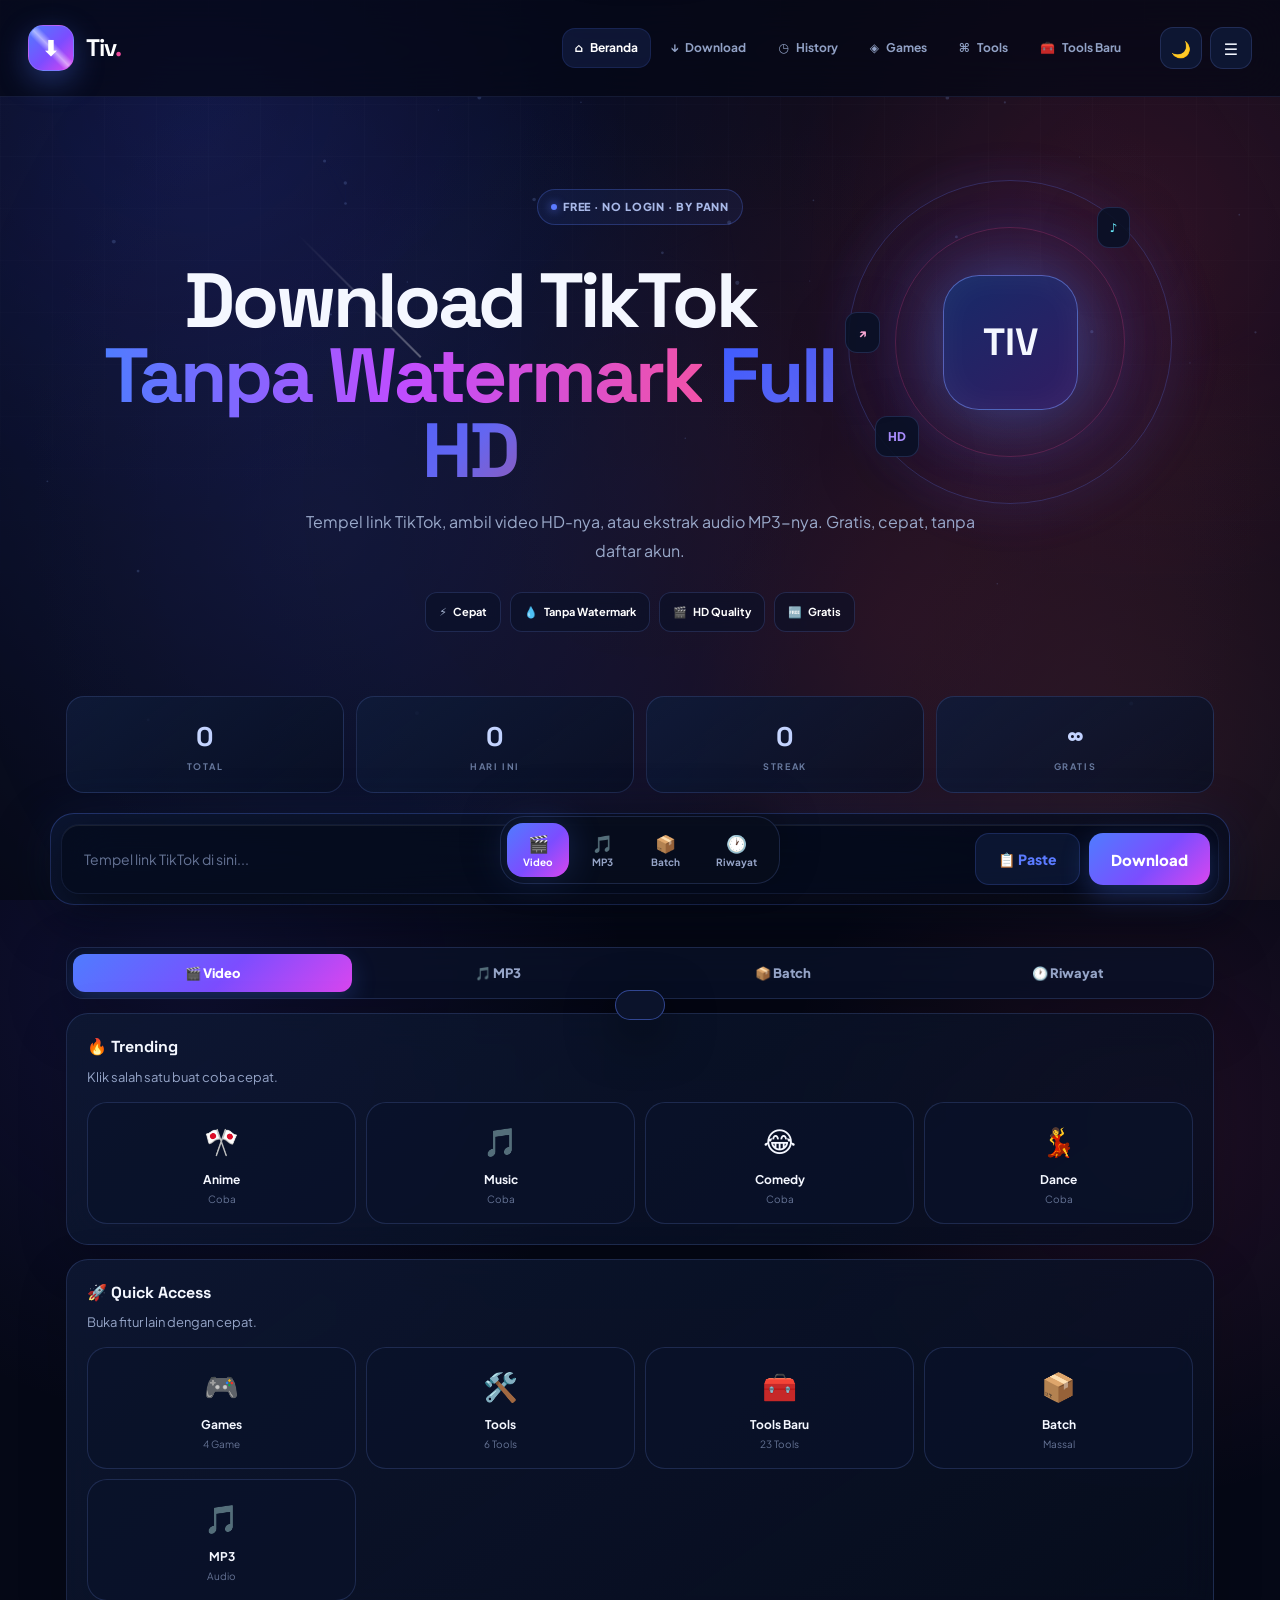
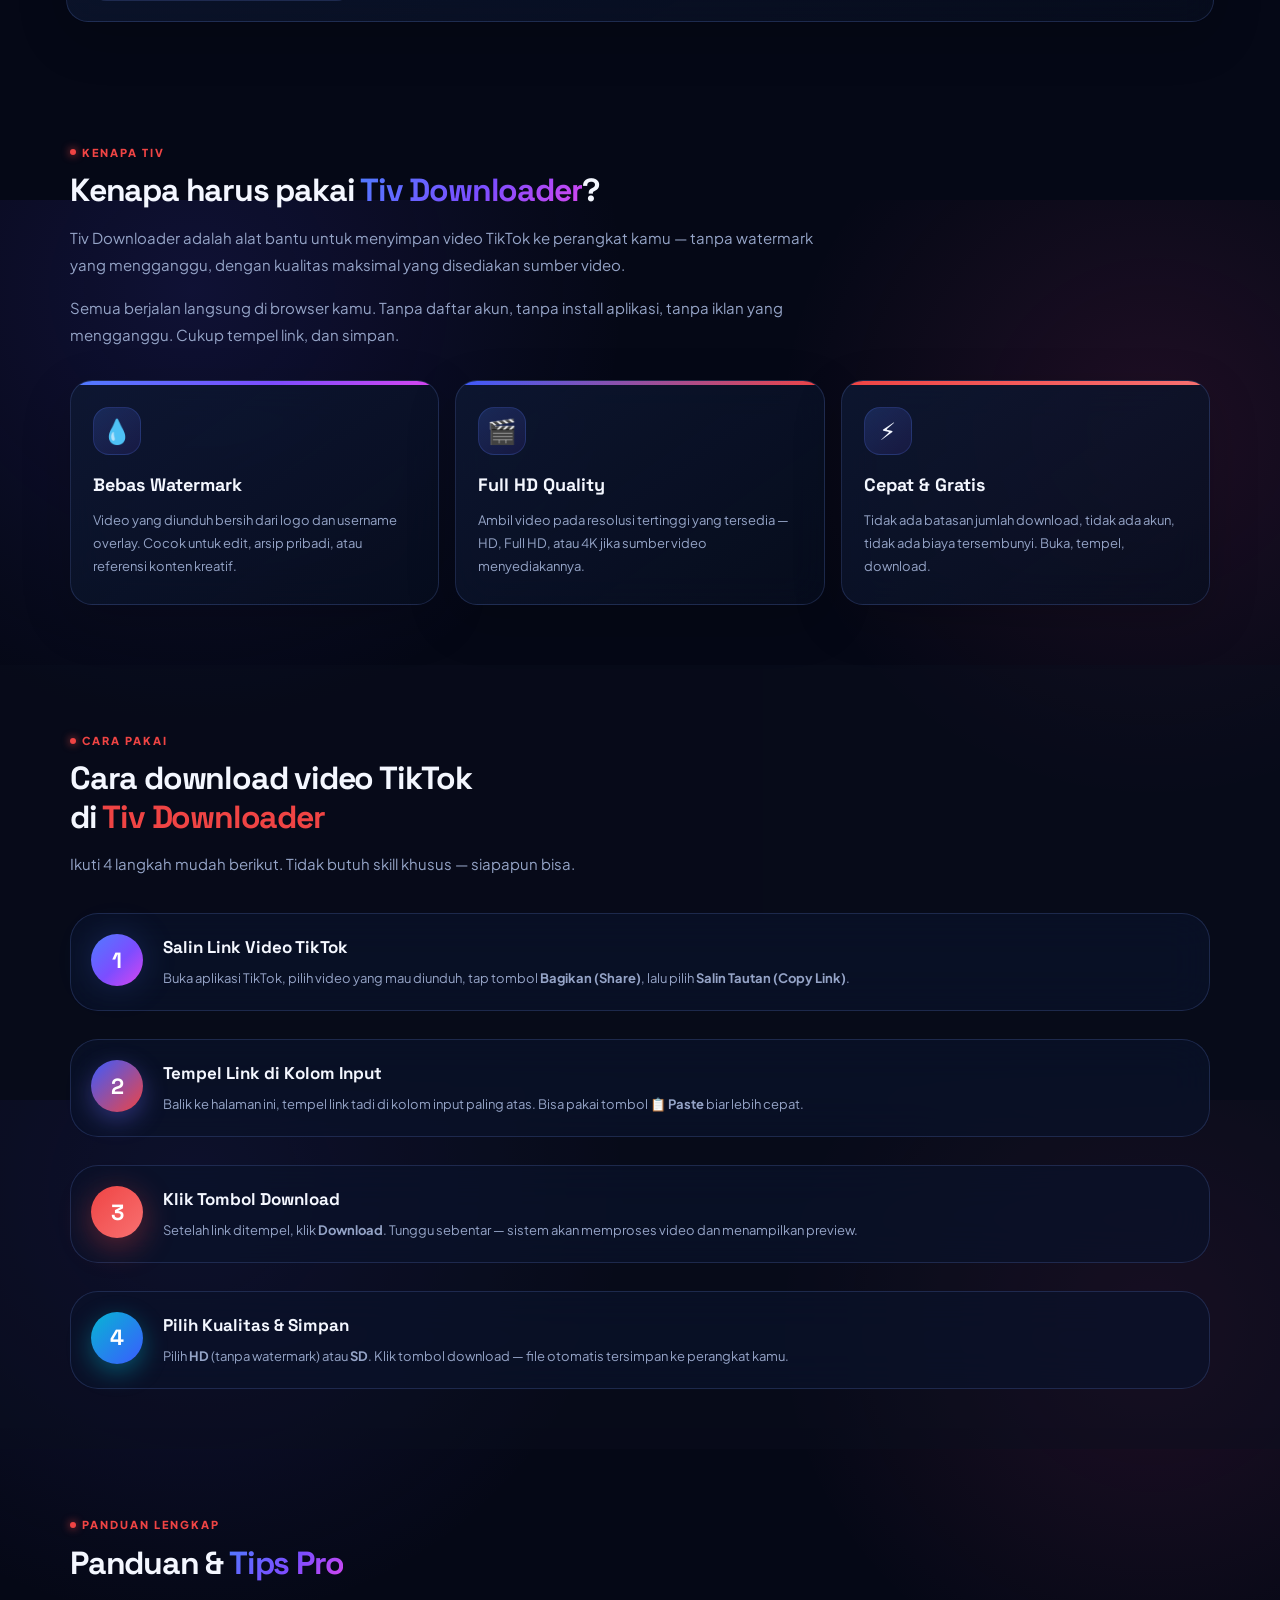
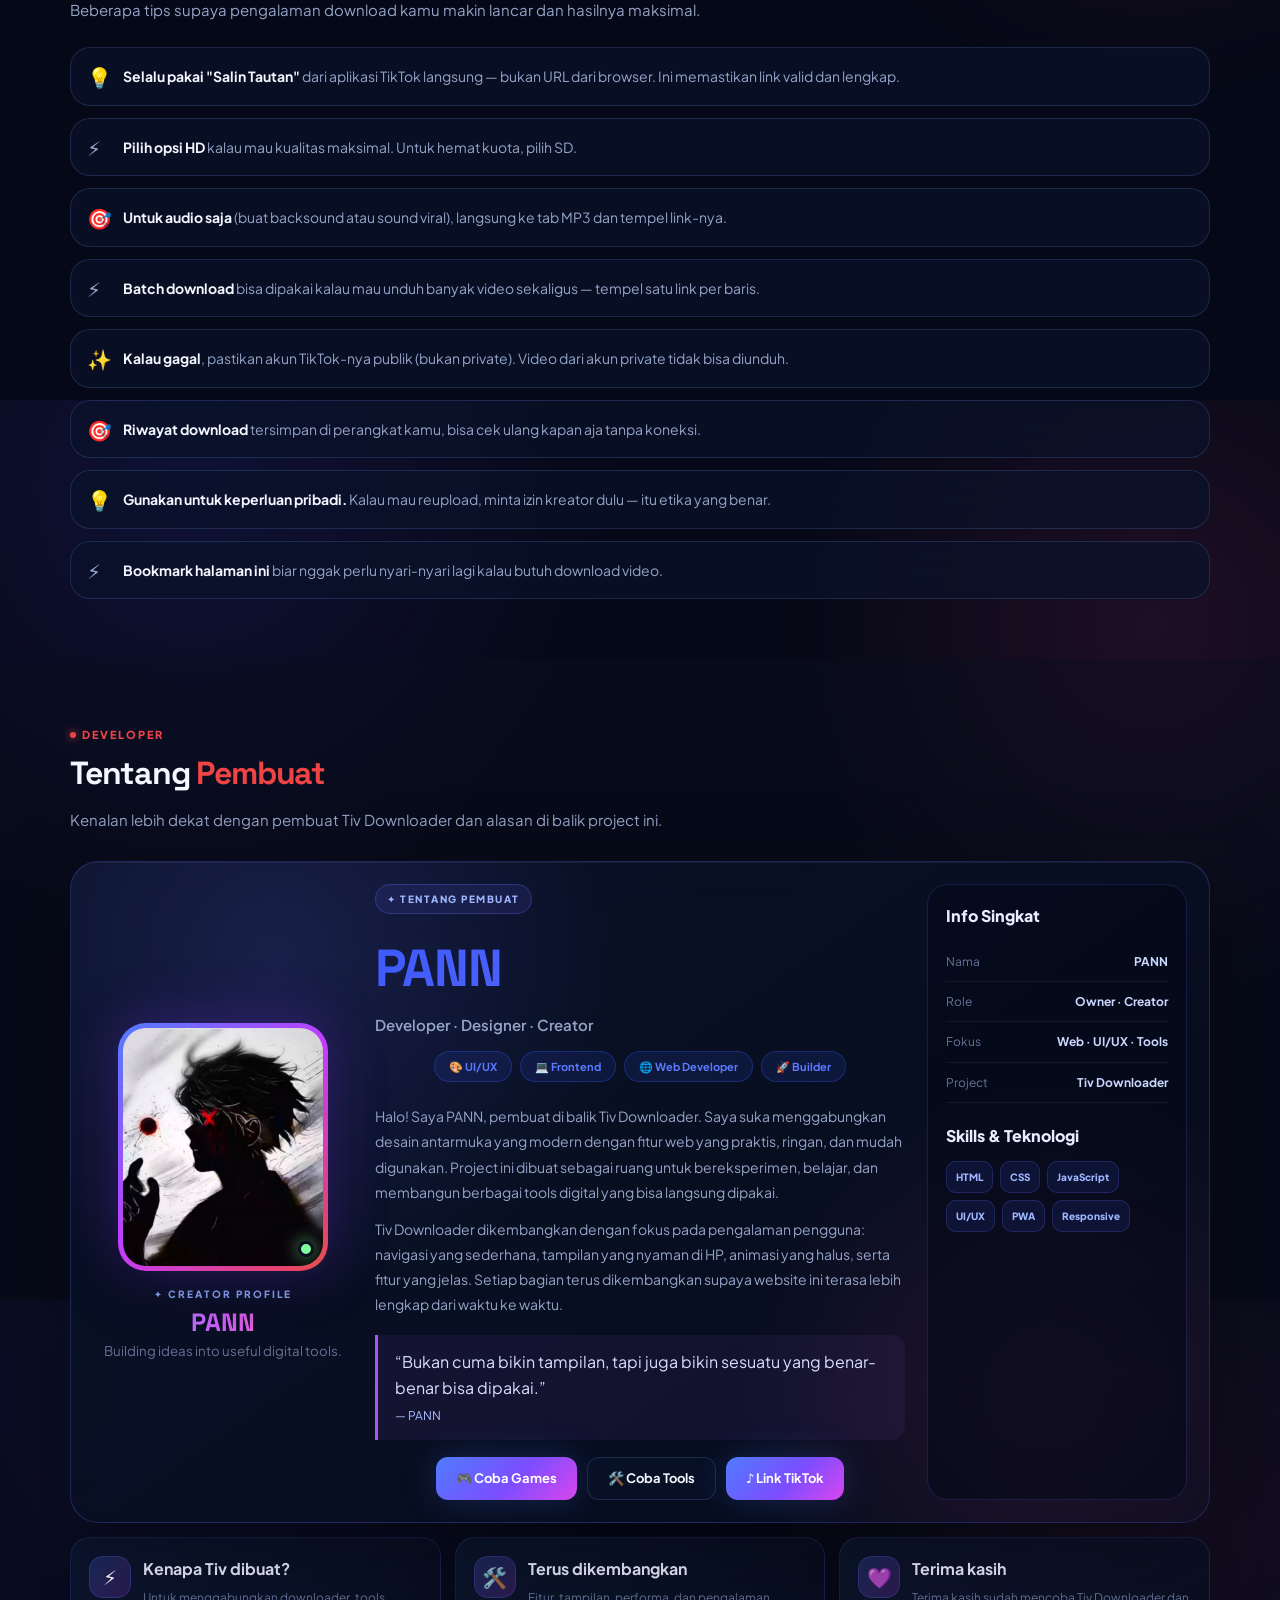
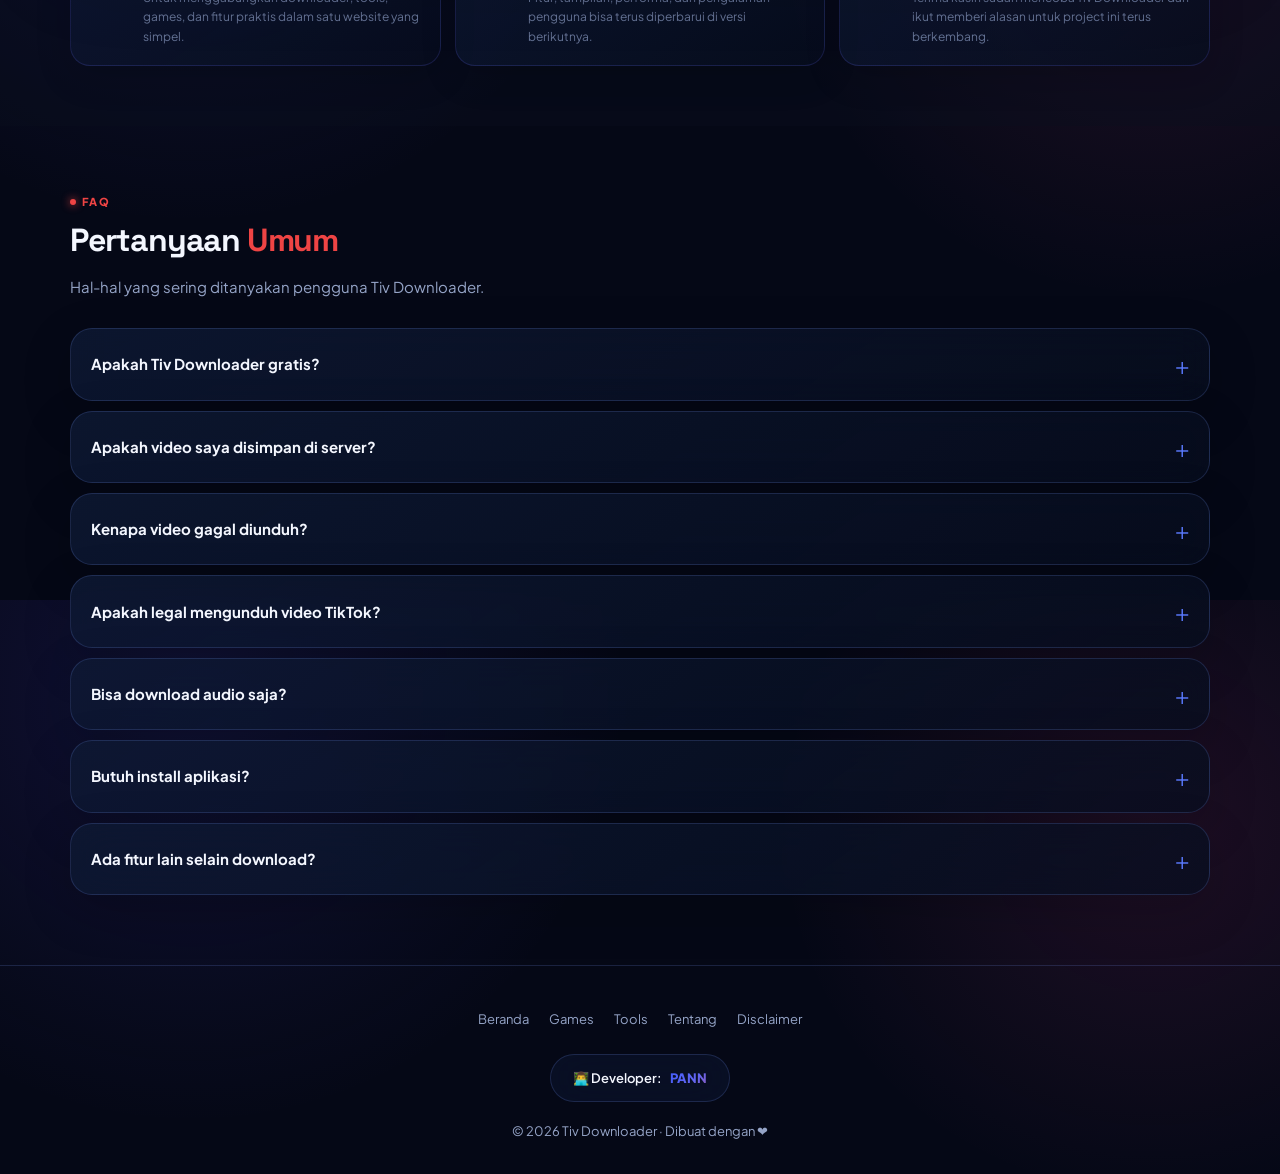
==== commit a5dd3bad: "Update index.html" ====
--- a/index.html
+++ b/index.html
@@ -65,6 +65,7 @@
       <a href="#history" class="desktop-nav-link">◷ <span>History</span></a>
       <a href="games.html" class="desktop-nav-link">◈ <span>Games</span></a>
       <a href="tools.html" class="desktop-nav-link">⌘ <span>Tools</span></a>
+      <a href="tools-Baru.html" class="desktop-nav-link">🧰 <span>Tools Baru</span></a>
     </div>
     <div class="nav-actions">
       <button class="nav-icon-btn" id="themeBtn" onclick="toggleTheme()" title="Ganti tema">🌙</button>
@@ -93,6 +94,10 @@
     <a href="tools.html" class="drawer-link">
       <span class="drawer-link-icon">🛠️</span><span>Tools</span>
       <span class="drawer-link-badge">6</span>
+    </a>
+    <a href="tools-Baru.html" class="drawer-link">
+     <span class="drawer-link-icon">🧰</span><span>Tools Baru</span>
+     <span class="drawer-link-badge">23</span>
     </a>
   </div>
 
@@ -223,6 +228,11 @@
           <div class="trending-emoji">🛠️</div>
           <div class="trending-title">Tools</div>
           <div class="trending-sub">6 Tools</div>
+        </a>
+        <a href="tools-Baru.html" class="trending-item" style="text-decoration:none;color:inherit;">
+  <div class="trending-emoji">🧰</div>
+  <div class="trending-title">Tools Baru</div>
+  <div class="trending-sub">23 Tools</div>
         </a>
         <div class="trending-item" onclick="switchTab('batch')">
           <div class="trending-emoji">📦</div>
